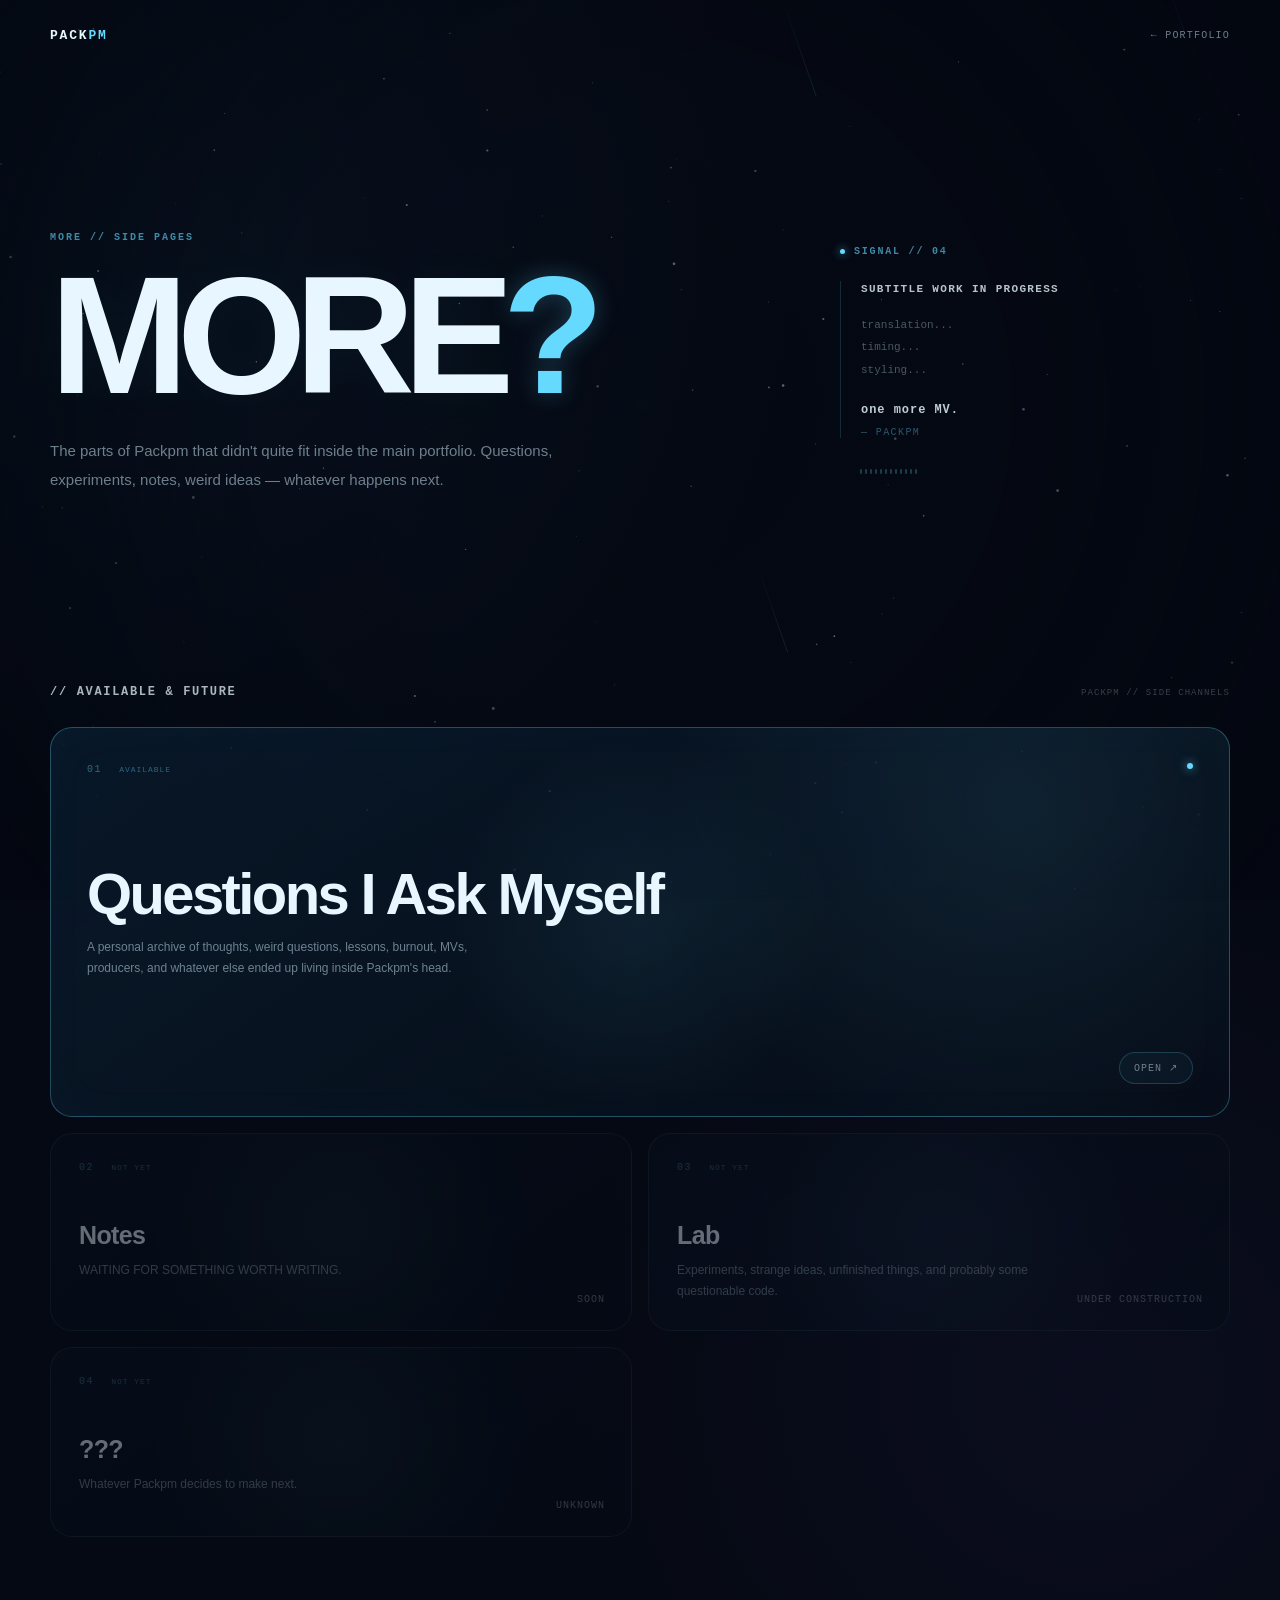
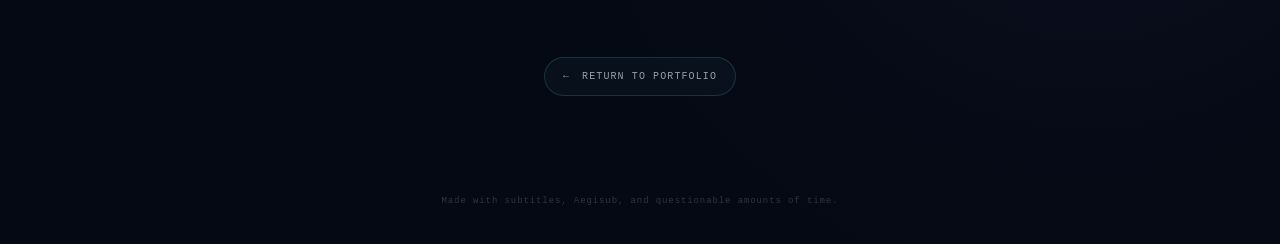
==== more.html @ b3bb19dd "Update" ====
<!DOCTYPE html>
<html lang="en">
<head>
<meta charset="UTF-8">
<meta name="viewport" content="width=device-width, initial-scale=1.0">

<title>More? // Packpm</title>

<link rel="icon" type="image/png" href="assets/P.png">

<style>
/* =========================================================
   PACKPM // MORE?
   ========================================================= */

:root {
    --bg: #050913;
    --bg-soft: #08111e;

    --text: #e8f7ff;
    --muted: rgba(184, 211, 224, .58);
    --dim: rgba(184, 211, 224, .34);

    --cyan: #66d9ff;
    --cyan-soft: rgba(102, 217, 255, .18);
    --cyan-faint: rgba(102, 217, 255, .07);

    --violet: #9c8cff;
    --violet-soft: rgba(156, 140, 255, .13);

    --border: rgba(132, 193, 220, .14);
    --border-hover: rgba(102, 217, 255, .38);

    --radius: 22px;
}


/* =========================================================
   RESET
   ========================================================= */

* {
    box-sizing: border-box;
}

html {
    scroll-behavior: smooth;
}

body {
    margin: 0;
    min-height: 100vh;

    background:
        radial-gradient(
            circle at 15% 15%,
            rgba(44, 117, 160, .08),
            transparent 32%
        ),
        radial-gradient(
            circle at 85% 75%,
            rgba(93, 72, 170, .07),
            transparent 30%
        ),
        var(--bg);

    color: var(--text);

    font-family:
        Inter,
        -apple-system,
        BlinkMacSystemFont,
        "Segoe UI",
        sans-serif;

    overflow-x: hidden;
}


/* =========================================================
   SCROLLBAR
   ========================================================= */

::-webkit-scrollbar {
    width: 8px;
}

::-webkit-scrollbar-track {
    background: #030711;
}

::-webkit-scrollbar-thumb {
    border-radius: 999px;

    background:
        linear-gradient(
            180deg,
            rgba(102, 217, 255, .72),
            rgba(83, 119, 190, .65),
            rgba(156, 140, 255, .65)
        );

    box-shadow:
        0 0 8px rgba(102, 217, 255, .25);
}

::-webkit-scrollbar-thumb:hover {
    background:
        linear-gradient(
            180deg,
            rgba(102, 217, 255, .95),
            rgba(156, 140, 255, .9)
        );
}


/* =========================================================
   BACKGROUND
   ========================================================= */

#spaceField {
    position: fixed;
    inset: 0;

    width: 100%;
    height: 100%;

    z-index: -5;

    pointer-events: none;
}

.space-atmosphere {
    position: fixed;
    inset: 0;

    z-index: -4;

    pointer-events: none;

    background:
        radial-gradient(
            circle at 50% 45%,
            transparent 0%,
            rgba(2, 6, 15, .1) 45%,
            rgba(2, 6, 15, .62) 100%
        );
}


/* =========================================================
   TOP NAV
   ========================================================= */

.topbar {
    position: relative;

    width: min(1180px, calc(100% - 48px));
    margin: 0 auto;

    padding: 28px 0;

    display: flex;
    align-items: center;
    justify-content: space-between;

    z-index: 10;
}

.brand {
    color: var(--text);

    text-decoration: none;

    font-family:
        "JetBrains Mono",
        "SFMono-Regular",
        Consolas,
        monospace;

    font-size: 13px;
    font-weight: 700;

    letter-spacing: .14em;
}

.brand span {
    color: var(--cyan);
}

.back-mini {
    color: var(--muted);

    text-decoration: none;

    font-family:
        "JetBrains Mono",
        "SFMono-Regular",
        Consolas,
        monospace;

    font-size: 10px;
    letter-spacing: .12em;

    transition:
        color .3s ease,
        transform .3s ease;
}

.back-mini:hover {
    color: var(--cyan);
    transform: translateX(-4px);
}


/* =========================================================
   MAIN
   ========================================================= */

main {
    width: min(1180px, calc(100% - 48px));
    margin: 0 auto;
}


/* =========================================================
   HERO
   ========================================================= */

.more-hero {
    min-height: 66vh;

    display: grid;
    grid-template-columns:
        minmax(0, 1.15fr)
        minmax(280px, .85fr);

    align-items: center;

    gap: 80px;

    padding:
        90px
        0
        100px;
}

.more-hero-copy {
    max-width: 720px;
}

.eyebrow {
    margin-bottom: 24px;

    color: rgba(102, 217, 255, .62);

    font-family:
        "JetBrains Mono",
        "SFMono-Regular",
        Consolas,
        monospace;

    font-size: 10px;
    font-weight: 700;

    letter-spacing: .2em;
}

.more-hero h1 {
    margin: 0;

    font-size:
        clamp(76px, 13vw, 170px);

    line-height: .82;

    letter-spacing: -.07em;

    font-weight: 800;

    color: var(--text);

    text-shadow:
        0 0 40px rgba(102, 217, 255, .04);
}

.more-hero h1 span {
    color: var(--cyan);

    text-shadow:
        0 0 24px rgba(102, 217, 255, .25);
}

.more-hero-copy > p {
    max-width: 590px;

    margin:
        34px
        0
        0;

    color: var(--muted);

    font-size: 15px;
    line-height: 1.9;
}


/* =========================================================
   QUIET SIGNAL
   ========================================================= */

.hero-signal {
    position: relative;

    width: min(390px, 100%);

    margin-left: auto;

    padding: 8px 0;

    opacity: 0;

    transform: translateY(18px);

    animation:
        signalArrival 1.2s ease forwards;

    animation-delay: .35s;
}

.signal-label {
    display: flex;
    align-items: center;
    gap: 9px;

    margin-bottom: 24px;

    color: rgba(102, 217, 255, .62);

    font-family:
        "JetBrains Mono",
        "SFMono-Regular",
        Consolas,
        monospace;

    font-size: 10px;
    font-weight: 700;

    letter-spacing: .18em;
}

.signal-label::before {
    content: "";

    width: 5px;
    height: 5px;

    flex: 0 0 auto;

    border-radius: 50%;

    background: var(--cyan);

    box-shadow:
        0 0 8px rgba(102, 217, 255, .8),
        0 0 18px rgba(102, 217, 255, .3);

    animation:
        signalPulse 2.4s ease-in-out infinite;
}

.signal-content {
    position: relative;

    padding-left: 20px;

    border-left:
        1px solid rgba(102, 217, 255, .16);
}

.signal-title {
    margin-bottom: 18px;

    color: rgba(235, 249, 255, .78);

    font-family:
        "JetBrains Mono",
        "SFMono-Regular",
        Consolas,
        monospace;

    font-size: 11px;
    font-weight: 700;

    line-height: 1.6;

    letter-spacing: .12em;
}

.signal-lines {
    display: flex;
    flex-direction: column;
    gap: 6px;

    margin-bottom: 25px;

    color: rgba(170, 198, 212, .42);

    font-family:
        "JetBrains Mono",
        "SFMono-Regular",
        Consolas,
        monospace;

    font-size: 11px;
    line-height: 1.5;
}

.signal-lines span {
    transition:
        color .35s ease,
        transform .35s ease;
}

.hero-signal:hover .signal-lines span:nth-child(1) {
    color: rgba(102, 217, 255, .7);
    transform: translateX(4px);
}

.hero-signal:hover .signal-lines span:nth-child(2) {
    color: rgba(102, 217, 255, .6);
    transform: translateX(7px);
}

.hero-signal:hover .signal-lines span:nth-child(3) {
    color: rgba(102, 217, 255, .5);
    transform: translateX(10px);
}

.signal-final {
    margin-bottom: 10px;

    color: rgba(235, 249, 255, .82);

    font-family:
        "JetBrains Mono",
        "SFMono-Regular",
        Consolas,
        monospace;

    font-size: 12px;
    font-weight: 600;

    letter-spacing: .08em;

    animation:
        signalBreath 4s ease-in-out infinite;
}

.signal-signature {
    color: rgba(102, 217, 255, .38);

    font-family:
        "JetBrains Mono",
        "SFMono-Regular",
        Consolas,
        monospace;

    font-size: 10px;

    letter-spacing: .14em;
}


/* little waveform */

.signal-wave {
    display: flex;

    align-items: center;

    gap: 3px;

    height: 18px;

    margin:
        24px
        0
        0
        20px;

    opacity: .35;
}

.signal-wave i {
    display: block;

    width: 2px;

    height: 5px;

    border-radius: 999px;

    background: rgba(102, 217, 255, .7);

    transform-origin: center;

    animation:
        signalWave 1.8s ease-in-out infinite;
}

.signal-wave i:nth-child(1)  { animation-delay: -.9s; }
.signal-wave i:nth-child(2)  { animation-delay: -.6s; }
.signal-wave i:nth-child(3)  { animation-delay: -.2s; }
.signal-wave i:nth-child(4)  { animation-delay: -.7s; }
.signal-wave i:nth-child(5)  { animation-delay: -.35s; }
.signal-wave i:nth-child(6)  { animation-delay: -.8s; }
.signal-wave i:nth-child(7)  { animation-delay: -.1s; }
.signal-wave i:nth-child(8)  { animation-delay: -.5s; }
.signal-wave i:nth-child(9)  { animation-delay: -.75s; }
.signal-wave i:nth-child(10) { animation-delay: -.3s; }
.signal-wave i:nth-child(11) { animation-delay: -.65s; }
.signal-wave i:nth-child(12) { animation-delay: -.15s; }


/* =========================================================
   SIDE PAGE GRID
   ========================================================= */

.pages-section {
    padding:
        20px
        0
        120px;
}

.section-heading {
    display: flex;
    align-items: baseline;
    justify-content: space-between;

    gap: 20px;

    margin-bottom: 28px;
}

.section-heading h2 {
    margin: 0;

    font-family:
        "JetBrains Mono",
        "SFMono-Regular",
        Consolas,
        monospace;

    font-size: 12px;

    letter-spacing: .14em;

    color: rgba(235, 249, 255, .72);
}

.section-heading span {
    color: rgba(184, 211, 224, .28);

    font-family:
        "JetBrains Mono",
        "SFMono-Regular",
        Consolas,
        monospace;

    font-size: 9px;

    letter-spacing: .12em;
}

.pages-grid {
    display: grid;

    grid-template-columns:
        repeat(2, minmax(0, 1fr));

    gap: 16px;
}


/* =========================================================
   CARDS
   ========================================================= */

.card {
    position: relative;

    min-height: 230px;

    padding: 28px;

    border:
        1px solid var(--border);

    border-radius: var(--radius);

    background:
        linear-gradient(
            145deg,
            rgba(10, 22, 37, .72),
            rgba(6, 13, 24, .58)
        );

    overflow: hidden;

    text-decoration: none;

    color: inherit;

    transition:
        transform .4s cubic-bezier(.2,.8,.2,1),
        border-color .4s ease,
        box-shadow .4s ease,
        background .4s ease;
}

.card::before {
    content: "";

    position: absolute;

    inset: 0;

    pointer-events: none;

    background:
        radial-gradient(
            280px circle at var(--mx, 50%) var(--my, 50%),
            rgba(102, 217, 255, .08),
            transparent 68%
        );

    opacity: .9;
}

.card:hover {
    transform: translateY(-6px);

    border-color: var(--border-hover);

    background:
        linear-gradient(
            145deg,
            rgba(12, 29, 47, .78),
            rgba(7, 15, 28, .68)
        );

    box-shadow:
        0 18px 50px rgba(0, 0, 0, .25),
        0 0 35px rgba(102, 217, 255, .04);
}

.card-number {
    position: relative;
    z-index: 1;

    color: rgba(102, 217, 255, .42);

    font-family:
        "JetBrains Mono",
        "SFMono-Regular",
        Consolas,
        monospace;

    font-size: 10px;

    letter-spacing: .14em;
}

.card-number::after {
    content: "";

    margin-left: 10px;

    color: rgba(102, 217, 255, .4);

    font-size: 8px;

    letter-spacing: .12em;
}

.card h3 {
    position: relative;
    z-index: 1;

    margin:
        65px
        0
        10px;

    font-size: 25px;

    letter-spacing: -.025em;
}

.card p {
    position: relative;
    z-index: 1;

    margin: 0;

    max-width: 420px;

    color: var(--muted);

    font-size: 12px;

    line-height: 1.75;
}

.card-arrow {
    position: absolute;

    right: 26px;
    bottom: 25px;

    z-index: 2;

    color: rgba(235, 249, 255, .46);

    font-family:
        "JetBrains Mono",
        "SFMono-Regular",
        Consolas,
        monospace;

    font-size: 10px;

    letter-spacing: .1em;

    transition:
        color .3s ease,
        transform .3s ease;
}

.card:hover .card-arrow {
    color: var(--cyan);
    transform: translateX(4px);
}


/* =========================================================
   ACTIVE Q&A CARD
   ========================================================= */

.card.active {
    grid-column: 1 / -1;

    min-height: 390px;

    padding: 36px;

    border-color:
        rgba(102, 217, 255, .3);

    background:
        radial-gradient(
            circle at 82% 20%,
            rgba(102, 217, 255, .09),
            transparent 35%
        ),
        linear-gradient(
            145deg,
            rgba(10, 28, 46, .8),
            rgba(6, 13, 24, .7)
        );

    box-shadow:
        inset 0 0 50px rgba(102, 217, 255, .025);
}

.card.active h3 {
    margin-top: 85px;

    font-size:
        clamp(34px, 5vw, 58px);

    letter-spacing: -.045em;
}

.card.active .card-arrow {
    right: 36px;
    bottom: 32px;

    padding:
        9px
        14px;

    border:
        1px solid rgba(102, 217, 255, .2);

    border-radius: 999px;

    background:
        rgba(102, 217, 255, .04);
}

.card.active .card-number::after {
    content: "AVAILABLE";
}

.active-signal {
    position: absolute;

    top: 35px;
    right: 36px;

    width: 6px;
    height: 6px;

    border-radius: 50%;

    background: var(--cyan);

    box-shadow:
        0 0 10px rgba(102, 217, 255, .8),
        0 0 22px rgba(102, 217, 255, .22);

    animation:
        signalPulse 2.4s ease-in-out infinite;
}


/* disabled cards */

.card.disabled {
    cursor: default;

    opacity: .42;

    min-height: 190px;
}

.card.disabled:hover {
    transform: none;

    border-color: var(--border);

    box-shadow: none;
}

.card.disabled h3 {
    margin-top: 48px;
}

.card.disabled .card-number::after {
    content: "NOT YET";
}


/* =========================================================
   RETURN
   ========================================================= */

.return-area {
    display: flex;
    justify-content: center;

    padding:
        0
        0
        100px;
}

.return-button {
    display: inline-flex;
    align-items: center;
    gap: 12px;

    padding:
        13px
        18px;

    border:
        1px solid rgba(102, 217, 255, .17);

    border-radius: 999px;

    background:
        rgba(102, 217, 255, .035);

    color: rgba(235, 249, 255, .62);

    text-decoration: none;

    font-family:
        "JetBrains Mono",
        "SFMono-Regular",
        Consolas,
        monospace;

    font-size: 10px;

    letter-spacing: .11em;

    transition:
        color .3s ease,
        border-color .3s ease,
        background .3s ease,
        transform .3s ease;
}

.return-button:hover {
    color: var(--cyan);

    border-color:
        rgba(102, 217, 255, .38);

    background:
        rgba(102, 217, 255, .07);

    transform: translateY(-2px);
}


/* =========================================================
   RETURN TRANSITION
   ========================================================= */

#returnTransition {
    position: fixed;

    inset: 0;

    z-index: 100;

    display: flex;
    align-items: center;
    justify-content: center;

    background:
        #030711;

    opacity: 0;

    visibility: hidden;

    pointer-events: none;

    transition:
        opacity .8s ease,
        visibility .8s ease;
}

#returnTransition.active {
    opacity: 1;
    visibility: visible;
}

.return-transition-text {
    text-align: center;

    font-family:
        "JetBrains Mono",
        "SFMono-Regular",
        Consolas,
        monospace;
}

.return-transition-small {
    margin-bottom: 12px;

    color: rgba(102, 217, 255, .55);

    font-size: 10px;

    letter-spacing: .2em;
}

.return-transition-main {
    color: var(--text);

    font-size:
        clamp(24px, 5vw, 46px);

    font-weight: 700;

    letter-spacing: -.04em;
}

.return-transition-sub {
    margin-top: 10px;

    color: rgba(184, 211, 224, .34);

    font-size: 9px;

    letter-spacing: .16em;
}


/* =========================================================
   FOOTER
   ========================================================= */

footer {
    padding:
        0
        0
        38px;

    text-align: center;

    color: rgba(184, 211, 224, .22);

    font-family:
        "JetBrains Mono",
        "SFMono-Regular",
        Consolas,
        monospace;

    font-size: 9px;

    letter-spacing: .1em;
}


/* =========================================================
   ANIMATIONS
   ========================================================= */

@keyframes signalArrival {
    from {
        opacity: 0;
        transform: translateY(18px);
    }

    to {
        opacity: 1;
        transform: translateY(0);
    }
}

@keyframes signalPulse {
    0%,
    100% {
        opacity: .35;
        transform: scale(.85);
    }

    50% {
        opacity: 1;
        transform: scale(1.15);
    }
}

@keyframes signalBreath {
    0%,
    100% {
        opacity: .62;
    }

    50% {
        opacity: 1;
    }
}

@keyframes signalWave {
    0%,
    100% {
        height: 4px;
        opacity: .35;
    }

    50% {
        height: 15px;
        opacity: .85;
    }
}


/* =========================================================
   MOBILE
   ========================================================= */

@media (max-width: 760px) {

    .topbar,
    main {
        width: min(100% - 32px, 1180px);
    }

    .more-hero {
        min-height: auto;

        grid-template-columns: 1fr;

        gap: 20px;

        padding:
            70px
            0
            80px;
    }

    .more-hero h1 {
        font-size: clamp(72px, 23vw, 120px);
    }

    .more-hero-copy > p {
        font-size: 14px;
    }

    .hero-signal {
        width: 100%;

        margin:
            28px
            0
            0;

        padding: 0;
    }

    .signal-content {
        padding-left: 16px;
    }

    .signal-wave {
        margin-left: 16px;
    }

    .pages-grid {
        grid-template-columns: 1fr;
    }

    .card.active {
        grid-column: auto;

        min-height: 320px;

        padding: 28px;
    }

    .card.active h3 {
        margin-top: 65px;
    }

    .active-signal {
        top: 28px;
        right: 28px;
    }

    .card.active .card-arrow {
        right: 28px;
        bottom: 25px;
    }
}


/* =========================================================
   REDUCED MOTION
   ========================================================= */

@media (prefers-reduced-motion: reduce) {

    html {
        scroll-behavior: auto;
    }

    .hero-signal,
    .signal-label::before,
    .signal-final,
    .signal-wave i,
    .active-signal {
        animation: none;
    }

    .hero-signal {
        opacity: 1;
        transform: none;
    }
}
</style>
</head>


<body>

<canvas id="spaceField"></canvas>
<div class="space-atmosphere"></div>


<!-- =======================================================
     TOP BAR
     ======================================================= -->

<header class="topbar">

    <a
        class="brand"
        href="index.html"
        data-return
    >
        PACK<span>PM</span>
    </a>

    <a
        class="back-mini"
        href="index.html"
        data-return
    >
        ← PORTFOLIO
    </a>

</header>


<main>

    <!-- ===================================================
         HERO
         =================================================== -->

    <section class="more-hero">

        <div class="more-hero-copy">

            <div class="eyebrow">
                MORE // SIDE PAGES
            </div>

            <h1>
                MORE<span>?</span>
            </h1>

            <p>
                The parts of Packpm that didn't quite fit
                inside the main portfolio.
                Questions, experiments, notes, weird ideas —
                whatever happens next.
            </p>

        </div>


        <!-- Quiet Packpm signal -->

        <div
            class="hero-signal"
            aria-hidden="true"
        >

            <div class="signal-label">
                SIGNAL // 04
            </div>

            <div class="signal-content">

                <div class="signal-title">
                    SUBTITLE WORK IN PROGRESS
                </div>

                <div class="signal-lines">
                    <span>translation...</span>
                    <span>timing...</span>
                    <span>styling...</span>
                </div>

                <div class="signal-final">
                    one more MV.
                </div>

                <div class="signal-signature">
                    — PACKPM
                </div>

            </div>

            <div class="signal-wave">
                <i></i>
                <i></i>
                <i></i>
                <i></i>
                <i></i>
                <i></i>
                <i></i>
                <i></i>
                <i></i>
                <i></i>
                <i></i>
                <i></i>
            </div>

        </div>

    </section>


    <!-- ===================================================
         SIDE PAGES
         =================================================== -->

    <section class="pages-section">

        <div class="section-heading">

            <h2>
                // AVAILABLE &amp; FUTURE
            </h2>

            <span>
                PACKPM // SIDE CHANNELS
            </span>

        </div>


        <div class="pages-grid">


            <!-- Q&A -->

            <a
                class="card active"
                href="questions.html"
                id="qaCard"
            >

                <div class="active-signal"></div>

                <div class="card-number">
                    01
                </div>

                <h3>
                    Questions I Ask Myself
                </h3>

                <p>
                    A personal archive of thoughts,
                    weird questions, lessons,
                    burnout, MVs, producers,
                    and whatever else ended up living
                    inside Packpm's head.
                </p>

                <span class="card-arrow">
                    OPEN ↗
                </span>

            </a>


            <!-- NOTES -->

            <div class="card disabled">

                <div class="card-number">
                    02
                </div>

                <h3>
                    Notes
                </h3>

                <p>
                    WAITING FOR SOMETHING WORTH WRITING.
                </p>

                <span class="card-arrow">
                    SOON
                </span>

            </div>


            <!-- LAB -->

            <div class="card disabled">

                <div class="card-number">
                    03
                </div>

                <h3>
                    Lab
                </h3>

                <p>
                    Experiments, strange ideas,
                    unfinished things,
                    and probably some questionable code.
                </p>

                <span class="card-arrow">
                    UNDER CONSTRUCTION
                </span>

            </div>


            <!-- ??? -->

            <div class="card disabled">

                <div class="card-number">
                    04
                </div>

                <h3>
                    ???
                </h3>

                <p>
                    Whatever Packpm decides to make next.
                </p>

                <span class="card-arrow">
                    UNKNOWN
                </span>

            </div>


        </div>

    </section>


    <!-- ===================================================
         RETURN
         =================================================== -->

    <div class="return-area">

        <a
            class="return-button"
            href="index.html"
            data-return
        >
            <span>←</span>
            RETURN TO PORTFOLIO
        </a>

    </div>

</main>


<footer>
    Made with subtitles, Aegisub, and questionable amounts of time.
</footer>


<!-- =======================================================
     RETURN TRANSITION
     ======================================================= -->

<div id="returnTransition">

    <div class="return-transition-text">

        <div class="return-transition-small">
            RETURNING TO
        </div>

        <div class="return-transition-main">
            PACKPM
        </div>

        <div class="return-transition-sub">
            PORTFOLIO // HOME
        </div>

    </div>

</div>


<script>
/* =========================================================
   SPACE FIELD
   ========================================================= */

const canvas = document.getElementById("spaceField");
const ctx = canvas.getContext("2d");

let width = 0;
let height = 0;
let dpr = Math.min(window.devicePixelRatio || 1, 2);

let stars = [];
let fallingStars = [];

const STAR_COUNT = 125;
const FALLING_STAR_COUNT = 4;


/* resize */

function resizeCanvas() {

    dpr = Math.min(window.devicePixelRatio || 1, 2);

    width = window.innerWidth;
    height = window.innerHeight;

    canvas.width = width * dpr;
    canvas.height = height * dpr;

    canvas.style.width = width + "px";
    canvas.style.height = height + "px";

    ctx.setTransform(
        dpr,
        0,
        0,
        dpr,
        0,
        0
    );
}


/* =========================================================
   STAR
   ========================================================= */

class Star {

    constructor() {
        this.reset(true);
    }

    reset(initial = false) {

        this.x = Math.random() * width;
        this.y = initial
            ? Math.random() * height
            : Math.random() * height;

        this.depth =
            .25 +
            Math.random() * .75;

        this.radius =
            .35 +
            Math.random() *
            (1.15 * this.depth);

        this.vx =
            (Math.random() - .5)
            * (.035 + this.depth * .055);

        this.vy =
            (Math.random() - .5)
            * (.025 + this.depth * .045);

        this.twinkle =
            Math.random() * Math.PI * 2;

        this.twinkleSpeed =
            .008 +
            Math.random() * .018;

        this.alpha =
            .16 +
            this.depth * .48;
    }

    update() {

        this.x += this.vx;
        this.y += this.vy;

        this.twinkle += this.twinkleSpeed;

        if (
            this.x < -10 ||
            this.x > width + 10 ||
            this.y < -10 ||
            this.y > height + 10
        ) {
            this.reset();
        }
    }

    draw() {

        const flicker =
            .76 +
            Math.sin(this.twinkle) * .24;

        const alpha =
            this.alpha * flicker;

        ctx.beginPath();

        ctx.arc(
            this.x,
            this.y,
            this.radius,
            0,
            Math.PI * 2
        );

        ctx.fillStyle =
            `rgba(190, 225, 240, ${alpha})`;

        ctx.fill();
    }
}


/* =========================================================
   FALLING STAR
   ========================================================= */

class FallingStar {

    constructor() {
        this.reset(true);
    }

    reset(initial = false) {

        this.x =
            Math.random() * width;

        this.y =
            initial
                ? Math.random() * height
                : -30 - Math.random() * 150;

        this.length =
            35 +
            Math.random() * 75;

        this.speed =
            1.8 +
            Math.random() * 2.2;

        this.alpha =
            .08 +
            Math.random() * .16;

        this.delay =
            Math.random() * 7000;
    }

    update() {

        this.y += this.speed;
        this.x += this.speed * .35;

        if (
            this.y >
            height + this.length
        ) {
            this.reset();
        }
    }

    draw() {

        const gradient =
            ctx.createLinearGradient(
                this.x,
                this.y,
                this.x - this.length * .35,
                this.y - this.length
            );

        gradient.addColorStop(
            0,
            `rgba(102, 217, 255, ${this.alpha})`
        );

        gradient.addColorStop(
            1,
            "rgba(102, 217, 255, 0)"
        );

        ctx.beginPath();

        ctx.moveTo(
            this.x,
            this.y
        );

        ctx.lineTo(
            this.x - this.length * .35,
            this.y - this.length
        );

        ctx.strokeStyle = gradient;
        ctx.lineWidth = .7;

        ctx.stroke();
    }
}


/* =========================================================
   INIT
   ========================================================= */

function initSpace() {

    stars = [];

    for (
        let i = 0;
        i < STAR_COUNT;
        i++
    ) {
        stars.push(
            new Star()
        );
    }

    fallingStars = [];

    for (
        let i = 0;
        i < FALLING_STAR_COUNT;
        i++
    ) {
        fallingStars.push(
            new FallingStar()
        );
    }
}


/* =========================================================
   ANIMATION
   ========================================================= */

function animateSpace() {

    ctx.clearRect(
        0,
        0,
        width,
        height
    );

    for (const star of stars) {

        star.update();
        star.draw();

    }

    for (const star of fallingStars) {

        star.update();
        star.draw();

    }

    requestAnimationFrame(
        animateSpace
    );
}


resizeCanvas();
initSpace();
animateSpace();


window.addEventListener(
    "resize",
    () => {
        resizeCanvas();
        initSpace();
    }
);


/* =========================================================
   CARD MOUSE LIGHT
   ========================================================= */

document
    .querySelectorAll(".card")
    .forEach(card => {

        card.addEventListener(
            "mousemove",
            event => {

                const rect =
                    card.getBoundingClientRect();

                const x =
                    ((event.clientX - rect.left)
                    / rect.width) * 100;

                const y =
                    ((event.clientY - rect.top)
                    / rect.height) * 100;

                card.style.setProperty(
                    "--mx",
                    `${x}%`
                );

                card.style.setProperty(
                    "--my",
                    `${y}%`
                );

            }
        );

    });


/* =========================================================
   RETURN TRANSITION
   ========================================================= */

const transition =
    document.getElementById(
        "returnTransition"
    );

document
    .querySelectorAll("[data-return]")
    .forEach(link => {

        link.addEventListener(
            "click",
            event => {

                event.preventDefault();

                const destination =
                    link.href;

                transition.classList.add(
                    "active"
                );

                sessionStorage.setItem(
                    "packpm-skip-startup",
                    "1"
                );

                sessionStorage.setItem(
                    "packpm-returning-from-more",
                    "1"
                );

                setTimeout(
                    () => {
                        window.location.href =
                            destination;
                    },
                    850
                );

            }
        );

    });


/* =========================================================
   Q&A TRANSITION
   ========================================================= */

const qaCard =
    document.getElementById(
        "qaCard"
    );

if (qaCard) {

    qaCard.addEventListener(
        "click",
        () => {

            sessionStorage.setItem(
                "packpm-skip-startup",
                "1"
            );

        }
    );

}


/* =========================================================
   REDUCED MOTION
   ========================================================= */

if (
    window.matchMedia(
        "(prefers-reduced-motion: reduce)"
    ).matches
) {

    fallingStars = [];

}
</script>

</body>
</html>
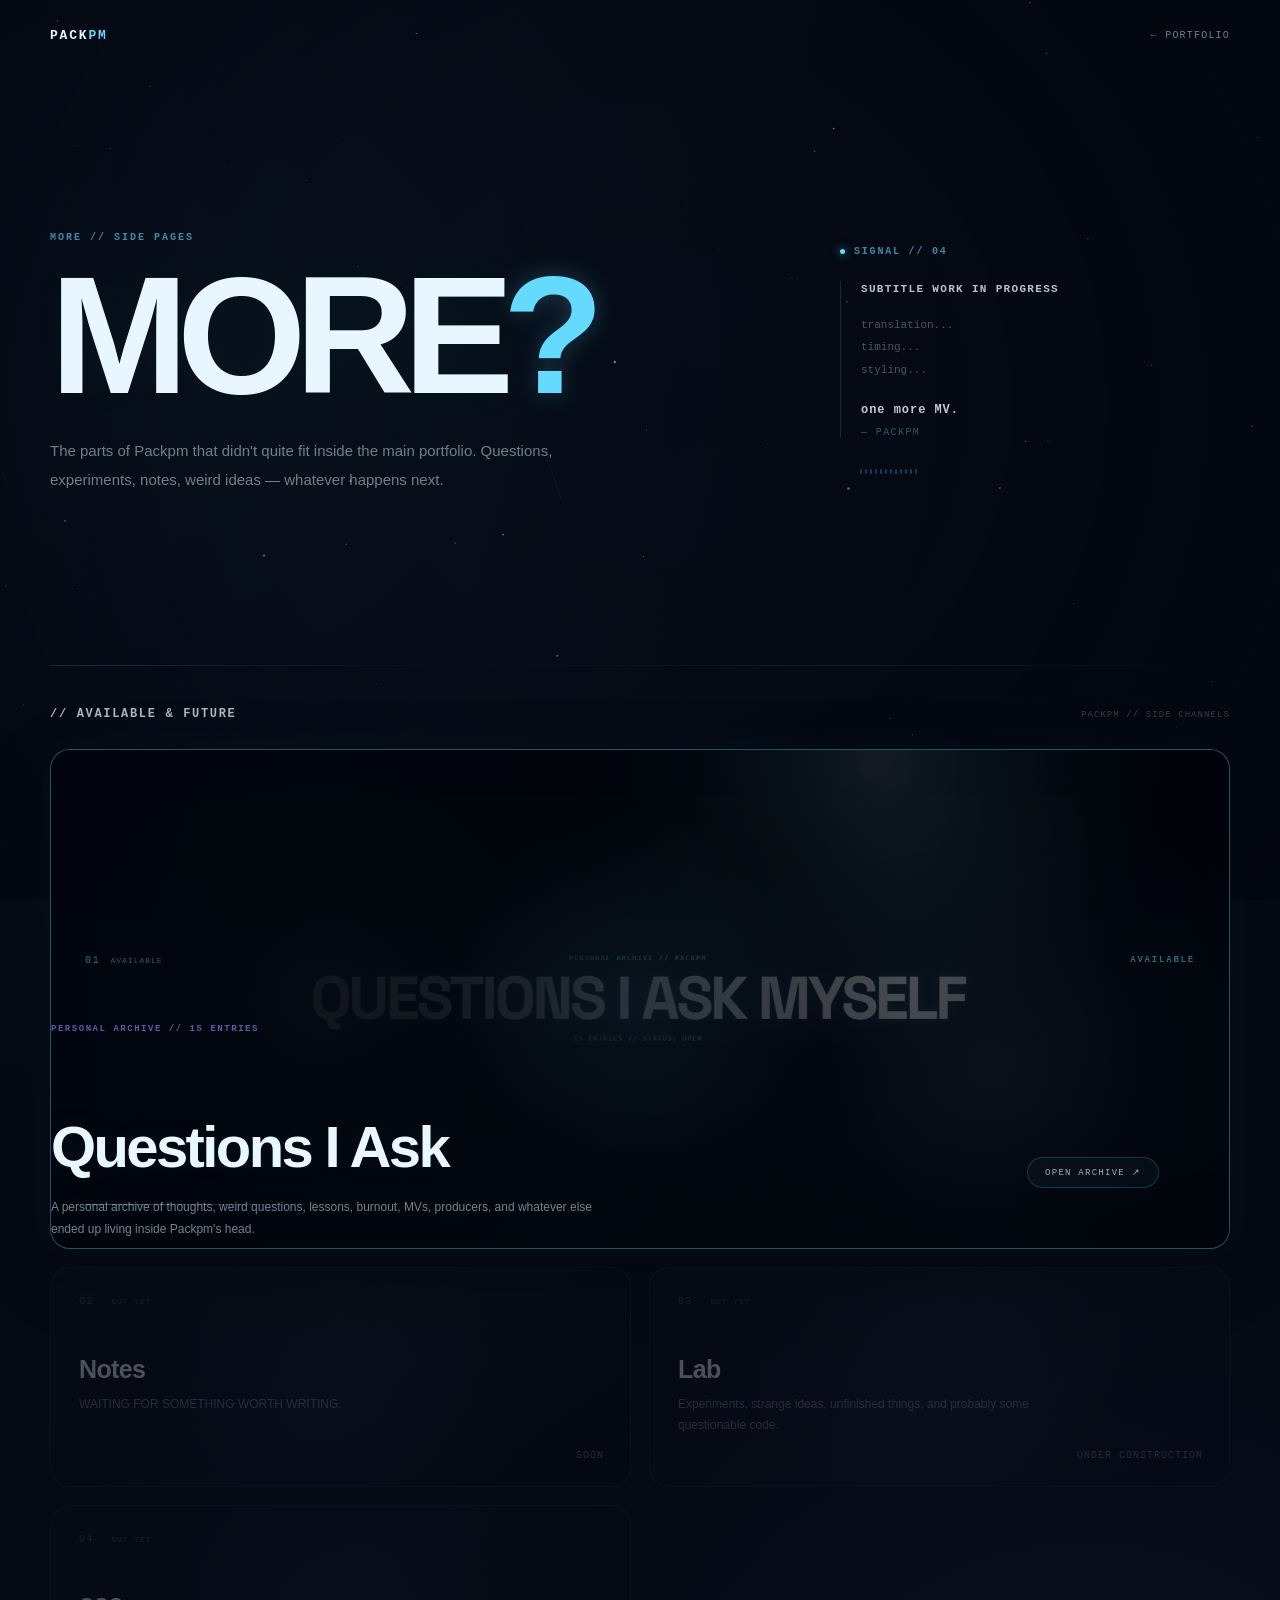
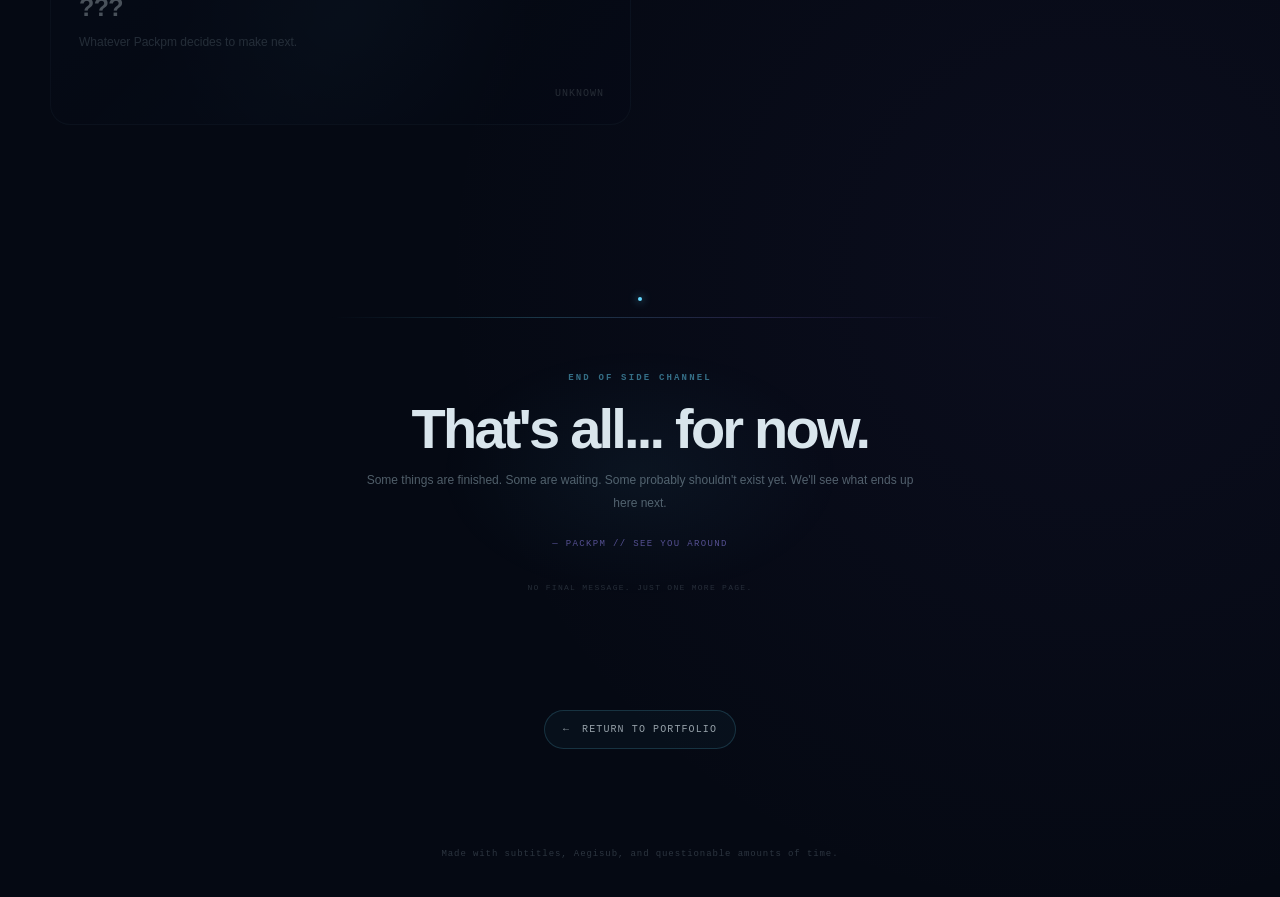
==== commit f8e8842e: "test" ====
--- a/more.html
+++ b/more.html
@@ -148,6 +148,143 @@
 }
 
 
+
+/* =========================================================
+   MORE? // CINEMATIC ARRIVAL
+   Plays on every normal More? page load.
+   ========================================================= */
+
+#moreIntro{
+    position:fixed;
+    inset:0;
+    z-index:200000;
+    display:grid;
+    place-items:center;
+    overflow:hidden;
+    pointer-events:none;
+    background:#02040a;
+    opacity:1;
+    visibility:visible;
+    isolation:isolate;
+    transition:opacity .42s ease, visibility .42s ease;
+}
+
+#moreIntro.done{
+    opacity:0;
+    visibility:hidden;
+}
+
+.more-intro-grid{
+    position:absolute;
+    inset:-12%;
+    opacity:0;
+    background:
+        linear-gradient(rgba(102,217,255,.055) 1px,transparent 1px),
+        linear-gradient(90deg,rgba(102,217,255,.055) 1px,transparent 1px);
+    background-size:54px 54px;
+    mask-image:radial-gradient(circle at center,black 0%,transparent 72%);
+    -webkit-mask-image:radial-gradient(circle at center,black 0%,transparent 72%);
+    animation:moreIntroGrid .95s .05s ease forwards;
+}
+
+.more-intro-bloom{
+    position:absolute;
+    width:min(70vw,900px);
+    aspect-ratio:1;
+    border-radius:50%;
+    background:
+        radial-gradient(circle,
+            rgba(102,217,255,.15) 0%,
+            rgba(102,217,255,.07) 24%,
+            rgba(156,140,255,.045) 45%,
+            transparent 68%);
+    filter:blur(10px);
+    opacity:0;
+    transform:scale(.55);
+    animation:moreIntroBloom 1.05s cubic-bezier(.16,1,.3,1) forwards;
+}
+
+.more-intro-sweep{
+    position:absolute;
+    left:-10%;
+    width:120%;
+    height:1px;
+    top:50%;
+    background:linear-gradient(90deg,transparent,rgba(102,217,255,.8),rgba(255,255,255,.35),rgba(102,217,255,.8),transparent);
+    box-shadow:0 0 24px rgba(102,217,255,.22);
+    opacity:0;
+    transform:scaleX(.15);
+    animation:moreIntroSweep .72s .18s cubic-bezier(.16,1,.3,1) forwards;
+}
+
+.more-intro-content{
+    position:relative;
+    z-index:2;
+    width:min(900px,88vw);
+    text-align:center;
+    opacity:0;
+    transform:translateY(18px) scale(.97);
+    animation:moreIntroContent .72s .30s cubic-bezier(.16,1,.3,1) forwards;
+}
+
+.more-intro-kicker{
+    color:rgba(102,217,255,.78);
+    font:700 9px/1 "JetBrains Mono","SFMono-Regular",Consolas,monospace;
+    letter-spacing:.28em;
+    text-transform:uppercase;
+}
+
+.more-intro-main{
+    margin:15px 0 13px;
+    color:#edfaff;
+    font-size:clamp(64px,11vw,132px);
+    font-weight:800;
+    line-height:.82;
+    letter-spacing:-.075em;
+    text-shadow:0 0 28px rgba(102,217,255,.11),0 0 70px rgba(156,140,255,.06);
+}
+
+.more-intro-sub{
+    color:rgba(184,211,224,.46);
+    font:600 9px/1 "JetBrains Mono","SFMono-Regular",Consolas,monospace;
+    letter-spacing:.19em;
+}
+
+.more-intro-mark{
+    display:inline-block;
+    margin-top:22px;
+    width:34px;
+    height:1px;
+    background:linear-gradient(90deg,transparent,rgba(102,217,255,.75),transparent);
+    opacity:.7;
+}
+
+@keyframes moreIntroGrid{
+    0%{opacity:0;transform:scale(1.08)}
+    35%{opacity:.48}
+    100%{opacity:.25;transform:scale(1)}
+}
+@keyframes moreIntroBloom{
+    0%{opacity:0;transform:scale(.55)}
+    38%{opacity:1}
+    100%{opacity:.82;transform:scale(1)}
+}
+@keyframes moreIntroSweep{
+    0%{opacity:0;transform:scaleX(.15)}
+    35%{opacity:1}
+    100%{opacity:.42;transform:scaleX(1)}
+}
+@keyframes moreIntroContent{
+    0%{opacity:0;transform:translateY(18px) scale(.97);filter:blur(8px)}
+    45%{opacity:1;filter:blur(0)}
+    100%{opacity:1;transform:none}
+}
+
+@media (prefers-reduced-motion:reduce){
+    #moreIntro{display:none}
+    .more-intro-grid,.more-intro-bloom,.more-intro-sweep,.more-intro-content{animation:none!important}
+}
+
 /* =========================================================
    TOP NAV
    ========================================================= */
@@ -746,6 +883,50 @@
 }
 
 
+
+/* =========================================================
+   Q&A CARD IMAGE // replace with assets/Questions.png
+   ========================================================= */
+
+.card.active::after{
+    content:"";
+    position:absolute;
+    inset:0;
+    z-index:0;
+    pointer-events:none;
+    background:
+        linear-gradient(90deg,
+            rgba(5,9,19,.96) 0%,
+            rgba(5,9,19,.82) 42%,
+            rgba(5,9,19,.48) 72%,
+            rgba(5,9,19,.68) 100%
+        ),
+        linear-gradient(180deg,
+            rgba(5,9,19,.12),
+            rgba(5,9,19,.48)
+        ),
+        url("assets/Questions.png") center / cover no-repeat;
+    opacity:.72;
+    filter:saturate(.72) contrast(1.04);
+    transform:scale(1.01);
+    transition:opacity .5s ease, transform .8s cubic-bezier(.16,1,.3,1), filter .5s ease;
+}
+.card.active > *{
+    position:relative;
+    z-index:2;
+}
+.card.active:hover::after{
+    opacity:.9;
+    transform:scale(1.035);
+    filter:saturate(.88) contrast(1.06);
+}
+.card.active::before{
+    z-index:1;
+}
+.card.active .active-signal{
+    z-index:3;
+}
+
 /* =========================================================
    ACTIVE Q&A CARD
    ========================================================= */
@@ -920,6 +1101,178 @@
 }
 
 
+
+/* =========================================================
+   MORE // OUTRO
+   ========================================================= */
+
+.more-outro{
+    position:relative;
+    width:min(760px, 100%);
+    margin:0 auto;
+    padding:96px 24px 118px;
+    text-align:center;
+    overflow:hidden;
+}
+.more-outro::before{
+    content:"";
+    position:absolute;
+    left:50%;
+    top:18px;
+    width:min(520px, 82%);
+    height:1px;
+    transform:translateX(-50%);
+    background:linear-gradient(90deg,transparent,rgba(102,217,255,.28),rgba(156,140,255,.2),transparent);
+}
+.more-outro::after{
+    content:"";
+    position:absolute;
+    left:50%;
+    top:0;
+    width:280px;
+    height:180px;
+    transform:translateX(-50%);
+    background:radial-gradient(ellipse,rgba(102,217,255,.055),transparent 68%);
+    pointer-events:none;
+}
+.more-outro-label{
+    position:relative;
+    z-index:1;
+    color:rgba(102,217,255,.5);
+    font-family:"JetBrains Mono","SFMono-Regular",Consolas,monospace;
+    font-size:9px;
+    font-weight:700;
+    letter-spacing:.24em;
+    text-transform:uppercase;
+}
+.more-outro h2{
+    position:relative;
+    z-index:1;
+    margin:18px 0 14px;
+    color:rgba(235,249,255,.9);
+    font-size:clamp(28px,5vw,48px);
+    line-height:1;
+    letter-spacing:-.045em;
+}
+.more-outro p{
+    position:relative;
+    z-index:1;
+    max-width:540px;
+    margin:0 auto;
+    color:rgba(184,211,224,.42);
+    font-size:12px;
+    line-height:1.85;
+}
+.more-outro-signature{
+    position:relative;
+    z-index:1;
+    margin-top:22px;
+    color:rgba(156,140,255,.48);
+    font-family:"JetBrains Mono","SFMono-Regular",Consolas,monospace;
+    font-size:9px;
+    letter-spacing:.16em;
+}
+
+/* =========================================================
+   Q&A OPEN TRANSITION
+   ========================================================= */
+
+#qaTransition{
+    position:fixed;
+    inset:0;
+    z-index:1000;
+    display:grid;
+    place-items:center;
+    pointer-events:none;
+    background:#030711;
+    opacity:0;
+    visibility:hidden;
+    overflow:hidden;
+}
+#qaTransition.active{
+    opacity:1;
+    visibility:visible;
+}
+#qaTransition::before{
+    content:"";
+    position:absolute;
+    inset:-20%;
+    background:
+        radial-gradient(ellipse at 50% 50%,rgba(102,217,255,.075),transparent 32%),
+        radial-gradient(ellipse at 50% 50%,rgba(156,140,255,.055),transparent 62%);
+    transform:scale(.7);
+    opacity:0;
+    animation:qaAtmosphere 1s cubic-bezier(.16,1,.3,1) forwards;
+}
+.qa-transition-noise{
+    position:absolute;
+    inset:0;
+    opacity:0;
+    background:
+        repeating-linear-gradient(0deg,rgba(255,255,255,.018) 0,rgba(255,255,255,.018) 1px,transparent 1px,transparent 4px);
+    mix-blend-mode:screen;
+    animation:qaNoise .8s ease forwards;
+}
+.qa-transition-text{
+    position:relative;
+    z-index:2;
+    display:flex;
+    flex-direction:column;
+    align-items:center;
+    text-align:center;
+    opacity:0;
+    transform:translateY(22px) scale(.94);
+    animation:qaCoreIn .78s .08s cubic-bezier(.16,1,.3,1) forwards;
+}
+.qa-transition-small,
+.qa-transition-sub{
+    font-family:"JetBrains Mono","SFMono-Regular",Consolas,monospace;
+    font-size:9px;
+    letter-spacing:.22em;
+}
+.qa-transition-small{color:rgba(102,217,255,.62);margin-bottom:13px}
+.qa-transition-main{
+    color:#e8f7ff;
+    font-size:clamp(48px,11vw,100px);
+    font-weight:800;
+    line-height:.85;
+    letter-spacing:-.075em;
+    text-shadow:0 0 28px rgba(102,217,255,.18),0 0 70px rgba(156,140,255,.08);
+}
+.qa-transition-sub{margin-top:16px;color:rgba(184,211,224,.42)}
+
+@keyframes qaAtmosphere{
+    0%{opacity:0;transform:scale(.7)}
+    35%{opacity:1}
+    100%{opacity:1;transform:scale(1.12)}
+}
+@keyframes qaNoise{
+    0%{opacity:0}
+    35%{opacity:.5}
+    100%{opacity:.14}
+}
+@keyframes qaCoreIn{
+    0%{opacity:0;transform:translateY(24px) scale(.9);filter:blur(8px)}
+    55%{opacity:1;transform:translateY(-2px) scale(1.015);filter:blur(0)}
+    100%{opacity:1;transform:translateY(0) scale(1);filter:blur(0)}
+}
+
+@media(max-width:760px){
+    .more-outro{padding:72px 12px 88px}
+    .card.active::after{
+        background:
+            linear-gradient(90deg,rgba(5,9,19,.9),rgba(5,9,19,.58)),
+            linear-gradient(180deg,rgba(5,9,19,.1),rgba(5,9,19,.55)),
+            url("assets/Questions.png") center / cover no-repeat;
+    }
+}
+@media(prefers-reduced-motion:reduce){
+    #qaTransition::before,.qa-transition-noise,.qa-transition-text{animation:none}
+    #qaTransition::before{opacity:1;transform:none}
+    .qa-transition-text{opacity:1;transform:none}
+    .card.active::after{transition:none}
+}
+
 /* =========================================================
    RETURN TRANSITION
    ========================================================= */
@@ -1154,6 +1507,412 @@
     }
 }
 
+
+
+/* =========================================================
+   PACKPM // MORE RENOVATION
+   Featured archive + quieter atmosphere + cinematic Q&A open
+   ========================================================= */
+
+.pages-section{
+    position:relative;
+    padding-top:42px;
+}
+
+.pages-section::before{
+    content:"";
+    position:absolute;
+    left:0;
+    right:0;
+    top:0;
+    height:1px;
+    background:linear-gradient(90deg,rgba(102,217,255,.24),transparent 35%,rgba(156,140,255,.16) 68%,transparent);
+    opacity:.7;
+}
+
+.pages-grid{
+    grid-template-columns:repeat(2,minmax(0,1fr));
+    gap:18px;
+}
+
+.card{
+    border-radius:20px;
+}
+
+.card.active.qa-card{
+    isolation:isolate;
+    min-height:500px;
+    padding:0;
+    border-color:rgba(102,217,255,.34);
+    background:#050b15;
+    box-shadow:
+        inset 0 0 0 1px rgba(255,255,255,.015),
+        inset 0 -80px 120px rgba(0,0,0,.28),
+        0 24px 70px rgba(0,0,0,.24),
+        0 0 42px rgba(102,217,255,.045);
+    transition:
+        transform .6s cubic-bezier(.16,1,.3,1),
+        border-color .5s ease,
+        box-shadow .6s ease;
+}
+
+.card.active.qa-card:hover{
+    transform:translateY(-8px);
+    border-color:rgba(102,217,255,.55);
+    box-shadow:
+        inset 0 0 0 1px rgba(255,255,255,.02),
+        inset 0 -80px 120px rgba(0,0,0,.22),
+        0 30px 80px rgba(0,0,0,.3),
+        0 0 58px rgba(102,217,255,.075);
+}
+
+.qa-card-image,
+.qa-card-vignette,
+.qa-card-scan{
+    position:absolute;
+    inset:0;
+    pointer-events:none;
+}
+
+.qa-card-image{
+    z-index:-3;
+    background:
+        url("assets/Questions.png") center 38% / cover no-repeat;
+    opacity:.58;
+    filter:saturate(.72) contrast(1.05) brightness(.76);
+    transform:scale(1.015);
+    transition:transform 1.1s cubic-bezier(.16,1,.3,1),opacity .7s ease,filter .7s ease;
+}
+
+.qa-card:hover .qa-card-image{
+    opacity:.72;
+    filter:saturate(.9) contrast(1.06) brightness(.82);
+    transform:scale(1.045);
+}
+
+.qa-card-vignette{
+    z-index:-2;
+    background:
+        linear-gradient(90deg,
+            rgba(3,7,15,.96) 0%,
+            rgba(3,7,15,.86) 30%,
+            rgba(3,7,15,.5) 58%,
+            rgba(3,7,15,.5) 100%),
+        linear-gradient(180deg,
+            rgba(3,7,15,.2) 0%,
+            rgba(3,7,15,.12) 35%,
+            rgba(3,7,15,.72) 100%);
+}
+
+.qa-card-scan{
+    z-index:1;
+    inset:auto 0 0;
+    height:34%;
+    opacity:.28;
+    background:repeating-linear-gradient(0deg,transparent 0,transparent 6px,rgba(102,217,255,.02) 7px,transparent 8px);
+    mask-image:linear-gradient(to top,black,transparent 100%);
+}
+
+.qa-card .card-topline,
+.qa-card .qa-card-content,
+.qa-card .qa-card-meta{
+    position:relative;
+    z-index:3;
+}
+
+.qa-card .card-topline{
+    display:flex;
+    align-items:center;
+    gap:12px;
+    justify-content:space-between;
+    padding:30px 34px 0;
+}
+
+.qa-card .card-number{
+    color:rgba(102,217,255,.5);
+    letter-spacing:.18em;
+}
+
+.qa-availability{
+    color:rgba(102,217,255,.46);
+    font:700 9px/1 "JetBrains Mono","SFMono-Regular",Consolas,monospace;
+    letter-spacing:.2em;
+}
+
+.qa-card-content{
+    max-width:760px;
+    padding:58px 34px 118px;
+}
+
+.qa-kicker{
+    margin-bottom:18px;
+    color:rgba(156,140,255,.62);
+    font:700 9px/1.3 "JetBrains Mono","SFMono-Regular",Consolas,monospace;
+    letter-spacing:.17em;
+}
+
+.qa-card h3{
+    margin:0;
+    max-width:760px;
+    color:#eaf7ff;
+    font-size:clamp(44px,6vw,84px);
+    line-height:.92;
+    letter-spacing:-.06em;
+    text-wrap:balance;
+    text-shadow:0 0 30px rgba(102,217,255,.08);
+}
+
+.qa-title-break{display:block}
+
+.qa-card p{
+    margin-top:25px;
+    max-width:590px;
+    color:rgba(184,211,224,.62);
+    font-size:13px;
+    line-height:1.85;
+}
+
+.qa-card-meta{
+    position:absolute !important;
+    left:34px;
+    right:34px;
+    bottom:30px;
+    display:flex;
+    align-items:center;
+    justify-content:space-between;
+    gap:20px;
+}
+
+.qa-meta-line{
+    display:block;
+    width:min(40%,260px);
+    height:1px;
+    background:linear-gradient(90deg,rgba(102,217,255,.42),transparent);
+    box-shadow:0 0 16px rgba(102,217,255,.08);
+}
+
+.qa-card .card-arrow{
+    position:relative;
+    right:auto;
+    bottom:auto;
+    display:inline-flex;
+    align-items:center;
+    gap:8px;
+    padding:10px 13px;
+    border:1px solid rgba(102,217,255,.22);
+    border-radius:999px;
+    background:rgba(5,11,21,.52);
+    backdrop-filter:blur(8px);
+    color:rgba(235,249,255,.68);
+    font-size:9px;
+    letter-spacing:.14em;
+    transition:color .35s ease,border-color .35s ease,background .35s ease,transform .35s ease;
+}
+
+.qa-card:hover .card-arrow{
+    color:#fff;
+    border-color:rgba(102,217,255,.48);
+    background:rgba(7,16,29,.72);
+    transform:translate(2px,-2px);
+}
+
+.qa-card .active-signal{
+    top:72px;
+    right:34px;
+    z-index:4;
+}
+
+.card.disabled{
+    min-height:220px;
+    opacity:.3;
+    background:linear-gradient(145deg,rgba(10,22,37,.52),rgba(6,13,24,.42));
+}
+
+.card.disabled::after{content:"";position:absolute;inset:0;pointer-events:none;background:linear-gradient(135deg,transparent 30%,rgba(102,217,255,.018),transparent 75%);}
+
+/* -------------------------
+   MORE OUTRO
+   ------------------------- */
+
+.more-outro{
+    position:relative;
+    width:min(820px,100%);
+    min-height:360px;
+    margin:18px auto 0;
+    padding:110px 24px 118px;
+    display:flex;
+    flex-direction:column;
+    align-items:center;
+    justify-content:center;
+    text-align:center;
+    overflow:hidden;
+}
+
+.more-outro::before{
+    content:"";
+    position:absolute;
+    left:50%;
+    top:54px;
+    width:min(620px,90%);
+    height:1px;
+    transform:translateX(-50%);
+    background:linear-gradient(90deg,transparent,rgba(102,217,255,.22),rgba(156,140,255,.18),transparent);
+}
+
+.more-outro::after{
+    content:"";
+    position:absolute;
+    left:50%;
+    top:80px;
+    width:420px;
+    height:260px;
+    transform:translateX(-50%);
+    background:radial-gradient(ellipse,rgba(102,217,255,.052),transparent 68%);
+    pointer-events:none;
+}
+
+.more-outro-orbit{
+    position:absolute;
+    left:50%;
+    top:34px;
+    width:4px;
+    height:4px;
+    transform:translateX(-50%);
+    border-radius:50%;
+    background:var(--cyan);
+    box-shadow:0 0 8px rgba(102,217,255,.9),0 0 24px rgba(102,217,255,.32);
+    animation:outroPulse 2.8s ease-in-out infinite;
+}
+
+.more-outro-label,
+.more-outro-signature,
+.more-outro-note{position:relative;z-index:2;font-family:"JetBrains Mono","SFMono-Regular",Consolas,monospace;}
+
+.more-outro-label{color:rgba(102,217,255,.48);font-size:9px;font-weight:700;letter-spacing:.24em;}
+.more-outro h2{position:relative;z-index:2;margin:18px 0 12px;color:rgba(235,249,255,.92);font-size:clamp(34px,5.2vw,56px);line-height:1;letter-spacing:-.05em;}
+.more-outro p{position:relative;z-index:2;max-width:570px;margin:0 auto;color:rgba(184,211,224,.42);font-size:12px;line-height:1.9;}
+.more-outro-signature{margin-top:24px;color:rgba(156,140,255,.52);font-size:9px;letter-spacing:.15em;}
+.more-outro-note{margin-top:34px;color:rgba(184,211,224,.18);font-size:8px;letter-spacing:.16em;}
+
+@keyframes outroPulse{0%,100%{opacity:.45;transform:translateX(-50%) scale(.85)}50%{opacity:1;transform:translateX(-50%) scale(1.18)}}
+
+/* -------------------------
+   Q&A OPEN TRANSITION
+   ------------------------- */
+
+#qaTransition{
+    position:fixed;
+    inset:0;
+    z-index:100000;
+    display:grid;
+    place-items:center;
+    pointer-events:none;
+    background:#02050c;
+    opacity:0;
+    visibility:hidden;
+    overflow:hidden;
+}
+
+#qaTransition.active{opacity:1;visibility:visible;}
+
+.qa-transition-grid,
+.qa-transition-glow{
+    position:absolute;
+    inset:0;
+    pointer-events:none;
+}
+
+.qa-transition-grid{
+    opacity:0;
+    background:
+        linear-gradient(rgba(102,217,255,.055) 1px,transparent 1px),
+        linear-gradient(90deg,rgba(102,217,255,.055) 1px,transparent 1px);
+    background-size:56px 56px;
+    mask-image:radial-gradient(circle at center,black 0%,transparent 72%);
+    animation:qaGridIn 1.18s ease forwards;
+}
+
+.qa-transition-glow{
+    opacity:0;
+    background:
+        radial-gradient(ellipse at 50% 50%,rgba(102,217,255,.12),transparent 30%),
+        radial-gradient(ellipse at 50% 52%,rgba(156,140,255,.08),transparent 58%);
+    transform:scale(.72);
+    animation:qaGlowIn 1.18s cubic-bezier(.16,1,.3,1) forwards;
+}
+
+.qa-transition-archive{
+    position:absolute;
+    width:min(860px,82vw);
+    aspect-ratio:1.85 / 1;
+    border:1px solid rgba(102,217,255,.24);
+    border-radius:22px;
+    background:rgba(4,10,18,.58);
+    box-shadow:0 0 0 1px rgba(255,255,255,.012),0 20px 90px rgba(0,0,0,.32),0 0 60px rgba(102,217,255,.045);
+    overflow:hidden;
+    opacity:0;
+    transform:translateY(18px) scale(.88);
+    animation:qaArchiveOpen 1.05s cubic-bezier(.16,1,.3,1) forwards;
+}
+
+.qa-archive-image{position:absolute;inset:0;background:linear-gradient(90deg,rgba(2,6,12,.9),rgba(2,6,12,.42)),url("assets/Questions.png") center/cover no-repeat;opacity:.48;filter:saturate(.72) brightness(.72);}
+.qa-archive-image::after{content:"";position:absolute;inset:0;background:linear-gradient(180deg,transparent 35%,rgba(2,6,12,.78));}
+.qa-archive-top,.qa-archive-bottom{position:absolute;left:22px;right:22px;z-index:2;display:flex;justify-content:space-between;gap:20px;font:700 8px/1 "JetBrains Mono","SFMono-Regular",Consolas,monospace;letter-spacing:.17em;}
+.qa-archive-top{top:20px;color:rgba(102,217,255,.5)}
+.qa-archive-bottom{bottom:20px;color:rgba(235,249,255,.42)}
+
+.qa-transition-text{
+    position:relative;
+    z-index:5;
+    max-width:min(820px,88vw);
+    display:flex;
+    flex-direction:column;
+    align-items:center;
+    text-align:center;
+    opacity:0;
+    transform:translateY(24px) scale(.95);
+    animation:qaCoreIn 1.1s .18s cubic-bezier(.16,1,.3,1) forwards;
+}
+
+.qa-transition-small,
+.qa-transition-sub,
+.qa-transition-signature{font-family:"JetBrains Mono","SFMono-Regular",Consolas,monospace;}
+.qa-transition-small{color:rgba(102,217,255,.68);font-size:9px;letter-spacing:.28em;margin-bottom:18px;}
+.qa-transition-main{max-width:760px;color:#edfaff;font-size:clamp(42px,7vw,82px);font-weight:800;line-height:.92;letter-spacing:-.065em;text-shadow:0 0 30px rgba(102,217,255,.15),0 0 80px rgba(156,140,255,.08);text-wrap:balance;}
+.qa-transition-sub{margin-top:18px;color:rgba(184,211,224,.46);font-size:9px;letter-spacing:.21em;}
+.qa-transition-sub::after{content:"";display:block;width:48px;height:1px;margin:18px auto 0;background:linear-gradient(90deg,transparent,rgba(102,217,255,.7),transparent);}
+.qa-transition-signature{margin-top:18px;color:rgba(156,140,255,.3);font-size:8px;letter-spacing:.15em;opacity:0;animation:qaSignatureIn .55s .72s ease forwards;}
+
+@keyframes qaGridIn{0%{opacity:0;transform:scale(1.06)}35%{opacity:.9}100%{opacity:.35;transform:scale(1)}}
+@keyframes qaGlowIn{0%{opacity:0;transform:scale(.72)}30%{opacity:1}100%{opacity:1;transform:scale(1.15)}}
+@keyframes qaArchiveOpen{0%{opacity:0;transform:translateY(18px) scale(.88);filter:blur(8px)}28%{opacity:1}58%{transform:translateY(-2px) scale(1.02);filter:blur(0)}100%{opacity:.3;transform:translateY(-5px) scale(1.16)}}
+@keyframes qaCoreIn{0%{opacity:0;transform:translateY(24px) scale(.92);filter:blur(10px)}48%{opacity:1;transform:translateY(-2px) scale(1.01);filter:blur(0)}100%{opacity:1;transform:translateY(0) scale(1);filter:blur(0)}}
+@keyframes qaSignatureIn{from{opacity:0;transform:translateY(4px)}to{opacity:1;transform:translateY(0)}}
+
+@media (max-width:760px){
+    .pages-section{padding-top:32px}
+    .pages-grid{grid-template-columns:1fr}
+    .card.active.qa-card{min-height:470px}
+    .qa-card .card-topline{padding:24px 24px 0}
+    .qa-card-content{padding:54px 24px 122px}
+    .qa-card h3{font-size:clamp(42px,13vw,68px)}
+    .qa-card p{font-size:12px;max-width:480px}
+    .qa-card-meta{left:24px;right:24px;bottom:24px}
+    .qa-card .active-signal{top:58px;right:24px}
+    .qa-title-break{display:none}
+    .qa-transition-archive{width:90vw;aspect-ratio:1 / 1.15;border-radius:18px}
+    .qa-transition-main{max-width:88vw;font-size:clamp(34px,10vw,58px)}
+    .qa-transition-signature{font-size:7px;letter-spacing:.11em}
+    .more-outro{min-height:310px;padding:90px 18px 96px}
+}
+
+@media (prefers-reduced-motion:reduce){
+    .more-outro-orbit,.qa-transition-grid,.qa-transition-glow,.qa-transition-archive,.qa-transition-text,.qa-transition-signature{animation:none}
+    .qa-transition-grid{opacity:.35}
+    .qa-transition-glow{opacity:1;transform:none}
+    .qa-transition-archive{opacity:.25;transform:none}
+    .qa-transition-text,.qa-transition-signature{opacity:1;transform:none}
+}
 
 /* =========================================================
    REDUCED MOTION
@@ -1178,11 +1937,382 @@
         transform: none;
     }
 }
+<style id="packpm-more-final-transition-fix">
+/* =========================================================
+   PACKPM // FINAL MORE TRANSITION FIX
+   ========================================================= */
+
+/* The Q&A card is a featured destination, not a giant text block. */
+.card.active.qa-card{
+    min-height:500px;
+    overflow:hidden;
+}
+.qa-card-content{
+    width:min(760px,calc(100% - 68px));
+    max-width:760px;
+    padding:58px 0 118px;
+}
+.qa-card h3{
+    width:100%;
+    max-width:680px;
+    font-size:clamp(42px,5.15vw,72px);
+    line-height:.9;
+    letter-spacing:-.065em;
+    text-wrap:balance;
+}
+.qa-title-break{display:block}
+.qa-card p{
+    max-width:560px;
+    margin-top:24px;
+    font-size:12px;
+    line-height:1.8;
+}
+.qa-card-meta{
+    left:34px;
+    right:34px;
+    bottom:28px;
+}
+.qa-card .card-arrow{
+    white-space:nowrap;
+    min-width:132px;
+    justify-content:center;
+}
+
+/* -------------------------
+   Q&A OPENING // ARCHIVE ENTRY
+   ------------------------- */
+#qaTransition{
+    position:fixed;
+    inset:0;
+    z-index:10000;
+    display:grid;
+    place-items:center;
+    pointer-events:none;
+    background:#02050b;
+    opacity:0;
+    visibility:hidden;
+    overflow:hidden;
+    isolation:isolate;
+}
+#qaTransition.active{
+    opacity:1;
+    visibility:visible;
+}
+#qaTransition::before{
+    content:"";
+    position:absolute;
+    inset:-25%;
+    background:
+        radial-gradient(circle at 50% 50%,rgba(103,232,249,.18),transparent 20%),
+        radial-gradient(circle at 50% 50%,rgba(167,139,250,.13),transparent 46%),
+        linear-gradient(180deg,#02050b 0%,#050814 100%);
+    opacity:0;
+    transform:scale(.55);
+}
+#qaTransition::after{
+    content:"";
+    position:absolute;
+    inset:-12%;
+    background:
+        linear-gradient(rgba(103,232,249,.065) 1px,transparent 1px),
+        linear-gradient(90deg,rgba(103,232,249,.065) 1px,transparent 1px);
+    background-size:44px 44px;
+    opacity:0;
+    transform:scale(1.22);
+    mask-image:radial-gradient(circle at center,#000 0%,transparent 72%);
+    -webkit-mask-image:radial-gradient(circle at center,#000 0%,transparent 72%);
+}
+#qaTransition.active::before{animation:qaFinalBloom 1.55s cubic-bezier(.16,1,.3,1) forwards}
+#qaTransition.active::after{animation:qaFinalGrid 1.55s cubic-bezier(.16,1,.3,1) forwards}
+
+.qa-transition-grid,
+.qa-transition-glow{display:none}
+.qa-transition-archive{
+    position:absolute;
+    z-index:2;
+    width:min(760px,82vw);
+    height:min(430px,56vh);
+    border:1px solid rgba(103,232,249,.28);
+    background:
+        linear-gradient(180deg,rgba(5,12,22,.08),rgba(3,7,14,.78)),
+        url("assets/Questions.png") center / cover no-repeat;
+    box-shadow:
+        0 0 0 1px rgba(255,255,255,.015),
+        0 0 80px rgba(103,232,249,.08),
+        inset 0 0 80px rgba(0,0,0,.48);
+    opacity:0;
+    transform:scale(.42) translateY(18px);
+    clip-path:inset(18% 28% 18% 28% round 22px);
+    overflow:hidden;
+}
+#qaTransition.active .qa-transition-archive{
+    animation:qaArchiveOpen 1.15s .05s cubic-bezier(.16,1,.3,1) forwards;
+}
+.qa-transition-archive::after{
+    content:"";
+    position:absolute;
+    inset:0;
+    background:
+        linear-gradient(90deg,rgba(2,6,12,.82),rgba(2,6,12,.3) 55%,rgba(2,6,12,.72)),
+        linear-gradient(180deg,rgba(2,6,12,.15),rgba(2,6,12,.78));
+}
+.qa-archive-top,
+.qa-archive-bottom{
+    position:absolute;
+    left:22px;
+    right:22px;
+    z-index:2;
+    display:flex;
+    justify-content:space-between;
+    gap:16px;
+    font:700 8px/1 "JetBrains Mono","SFMono-Regular",Consolas,monospace;
+    letter-spacing:.18em;
+    color:rgba(210,239,248,.52);
+    text-transform:uppercase;
+}
+.qa-archive-top{top:20px}
+.qa-archive-bottom{bottom:20px;color:rgba(103,232,249,.58)}
+.qa-archive-image{display:none}
+
+.qa-transition-text{
+    position:relative;
+    z-index:4;
+    display:flex;
+    flex-direction:column;
+    align-items:center;
+    text-align:center;
+    gap:12px;
+    opacity:0;
+    transform:translateY(24px) scale(.94);
+    pointer-events:none;
+}
+#qaTransition.active .qa-transition-text{
+    animation:qaFinalTextIn .82s .72s cubic-bezier(.16,1,.3,1) forwards;
+}
+.qa-transition-small,
+.qa-transition-sub,
+.qa-transition-signature{
+    font-family:"JetBrains Mono","SFMono-Regular",Consolas,monospace;
+    text-transform:uppercase;
+}
+.qa-transition-small{
+    color:rgba(103,232,249,.72);
+    font-size:9px;
+    font-weight:700;
+    letter-spacing:.34em;
+}
+.qa-transition-main{
+    max-width:min(900px,88vw);
+    color:#eefaff;
+    font-size:clamp(38px,7vw,78px);
+    font-weight:800;
+    line-height:.9;
+    letter-spacing:-.065em;
+    text-shadow:0 0 28px rgba(103,232,249,.18),0 0 70px rgba(167,139,250,.1);
+}
+.qa-transition-sub{
+    color:rgba(196,181,253,.72);
+    font-size:9px;
+    letter-spacing:.24em;
+}
+.qa-transition-signature{
+    margin-top:22px;
+    color:rgba(184,211,224,.28);
+    font-size:8px;
+    letter-spacing:.16em;
+}
+
+@keyframes qaFinalBloom{
+    0%{opacity:0;transform:scale(.55)}
+    28%{opacity:1}
+    100%{opacity:1;transform:scale(1.08)}
+}
+@keyframes qaFinalGrid{
+    0%{opacity:0;transform:scale(1.22)}
+    35%{opacity:.7}
+    100%{opacity:.2;transform:scale(1)}
+}
+@keyframes qaArchiveOpen{
+    0%{opacity:0;transform:scale(.42) translateY(18px);clip-path:inset(18% 28% 18% 28% round 22px);filter:blur(10px)}
+    38%{opacity:1;filter:blur(0)}
+    72%{transform:scale(1.02) translateY(-2px);clip-path:inset(0 round 22px)}
+    100%{opacity:.22;transform:scale(1.08) translateY(-5px);clip-path:inset(0 round 22px)}
+}
+@keyframes qaFinalTextIn{
+    0%{opacity:0;transform:translateY(24px) scale(.94);filter:blur(9px)}
+    58%{opacity:1;transform:translateY(-2px) scale(1.01);filter:blur(0)}
+    100%{opacity:1;transform:none;filter:none}
+}
+body.qa-leaving .page,
+body.qa-leaving main{
+    animation:qaMorePageOut 1.02s cubic-bezier(.7,0,.84,0) forwards;
+}
+@keyframes qaMorePageOut{
+    0%{opacity:1;transform:scale(1) translateY(0);filter:blur(0)}
+    100%{opacity:0;transform:scale(.975) translateY(-16px);filter:blur(7px)}
+}
+
+/* -------------------------
+   RETURN TO PORTFOLIO
+   ------------------------- */
+#returnTransition{
+    position:fixed;
+    inset:0;
+    z-index:10000;
+    display:grid;
+    place-items:center;
+    pointer-events:none;
+    background:#02050b;
+    opacity:0;
+    visibility:hidden;
+    overflow:hidden;
+    isolation:isolate;
+}
+#returnTransition.active{
+    opacity:1;
+    visibility:visible;
+}
+.return-transition-grid{
+    position:absolute;
+    inset:-15%;
+    background:
+        linear-gradient(rgba(103,232,249,.05) 1px,transparent 1px),
+        linear-gradient(90deg,rgba(103,232,249,.05) 1px,transparent 1px);
+    background-size:48px 48px;
+    mask-image:radial-gradient(circle at center,#000 0%,transparent 76%);
+    -webkit-mask-image:radial-gradient(circle at center,#000 0%,transparent 76%);
+    opacity:0;
+    transform:scale(1.25) translateY(8%);
+}
+.return-transition-sweep{
+    position:absolute;
+    left:-20%;
+    top:50%;
+    width:140%;
+    height:2px;
+    background:linear-gradient(90deg,transparent,rgba(103,232,249,.85) 46%,rgba(167,139,250,.72) 54%,transparent);
+    box-shadow:0 0 18px rgba(103,232,249,.6),0 0 70px rgba(103,232,249,.2);
+    opacity:0;
+    transform:translateX(-45%) scaleX(.25);
+}
+.return-transition-ring{
+    position:absolute;
+    width:110px;
+    height:110px;
+    border:1px solid rgba(103,232,249,.42);
+    border-radius:50%;
+    box-shadow:0 0 30px rgba(103,232,249,.14),inset 0 0 30px rgba(103,232,249,.05);
+    opacity:0;
+    transform:scale(.2);
+}
+#returnTransition.active .return-transition-grid{animation:returnGridIn 1.28s cubic-bezier(.16,1,.3,1) forwards}
+#returnTransition.active .return-transition-sweep{animation:returnSweep 1.1s cubic-bezier(.16,1,.3,1) forwards}
+#returnTransition.active .return-transition-ring{animation:returnRing 1.15s cubic-bezier(.16,1,.3,1) forwards}
+.return-transition-text{
+    position:relative;
+    z-index:3;
+    text-align:center;
+    font-family:"JetBrains Mono","SFMono-Regular",Consolas,monospace;
+    opacity:0;
+    transform:translateY(18px) scale(.96);
+}
+#returnTransition.active .return-transition-text{animation:returnTextIn .72s .18s cubic-bezier(.16,1,.3,1) forwards}
+.return-transition-small{
+    margin-bottom:13px;
+    color:rgba(103,232,249,.62);
+    font-size:9px;
+    font-weight:700;
+    letter-spacing:.28em;
+}
+.return-transition-main{
+    color:#eefaff;
+    font-family:"Space Grotesk","Segoe UI",sans-serif;
+    font-size:clamp(38px,8vw,82px);
+    font-weight:800;
+    line-height:.88;
+    letter-spacing:-.065em;
+    text-shadow:0 0 26px rgba(103,232,249,.16),0 0 70px rgba(167,139,250,.08);
+}
+.return-transition-sub{
+    margin-top:13px;
+    color:rgba(196,181,253,.64);
+    font-size:8px;
+    letter-spacing:.22em;
+}
+.return-transition-signature{
+    margin-top:26px;
+    color:rgba(184,211,224,.24);
+    font-size:7px;
+    letter-spacing:.16em;
+}
+@keyframes returnGridIn{
+    0%{opacity:0;transform:scale(1.25) translateY(8%)}
+    45%{opacity:.6}
+    100%{opacity:.18;transform:scale(1) translateY(0)}
+}
+@keyframes returnSweep{
+    0%{opacity:0;transform:translateX(-55%) scaleX(.2)}
+    22%{opacity:1}
+    55%{opacity:1;transform:translateX(0) scaleX(1)}
+    100%{opacity:0;transform:translateX(45%) scaleX(1.3)}
+}
+@keyframes returnRing{
+    0%{opacity:0;transform:scale(.2)}
+    35%{opacity:.85}
+    100%{opacity:0;transform:scale(10)}
+}
+@keyframes returnTextIn{
+    0%{opacity:0;transform:translateY(18px) scale(.96);filter:blur(8px)}
+    55%{opacity:1;transform:translateY(-2px) scale(1.01);filter:blur(0)}
+    100%{opacity:1;transform:none;filter:none}
+}
+
+@media(max-width:760px){
+    .qa-card-content{width:calc(100% - 44px);padding:48px 0 110px}
+    .qa-card h3{font-size:clamp(38px,10.5vw,58px);max-width:100%}
+    .qa-card p{max-width:100%;font-size:11px}
+    .qa-card-meta{left:22px;right:22px;bottom:22px}
+    .qa-card .card-arrow{min-width:0;padding:9px 11px}
+    .qa-archive-top,.qa-archive-bottom{left:14px;right:14px;font-size:7px}
+    .return-transition-signature{letter-spacing:.11em}
+}
+
+@media(prefers-reduced-motion:reduce){
+    #qaTransition::before,#qaTransition::after,.qa-transition-archive,.qa-transition-text,
+    body.qa-leaving .page,body.qa-leaving main,
+    .return-transition-grid,.return-transition-sweep,.return-transition-ring,.return-transition-text{
+        animation:none!important;
+    }
+    #qaTransition::before,#qaTransition::after,.qa-transition-archive,.qa-transition-text,
+    #returnTransition,.return-transition-text{opacity:1;transform:none;visibility:visible}
+}
+
+<style id="packpm-short-qa-tuning">
+/* Shorter Q&A label + stable single-line card title. */
+.qa-card h3{max-width:100%;white-space:nowrap;text-wrap:nowrap;}
+.qa-title-break{display:none!important;}
+.qa-transition-main{max-width:min(760px,90vw);text-align:center;white-space:nowrap;}
+@media(max-width:760px){
+  .qa-card h3{white-space:normal;text-wrap:balance;}
+  .qa-transition-main{white-space:normal;text-wrap:balance;}
+}
 </style>
 </head>
 
 
 <body>
+<div id="moreIntro" aria-hidden="true">
+    <div class="more-intro-grid"></div>
+    <div class="more-intro-bloom"></div>
+    <div class="more-intro-sweep"></div>
+    <div class="more-intro-content">
+        <div class="more-intro-kicker">SIDE CHANNEL // PACKPM</div>
+        <div class="more-intro-main">MORE?</div>
+        <div class="more-intro-sub">A FEW THINGS THAT DIDN'T FIT ANYWHERE ELSE</div>
+        <span class="more-intro-mark" aria-hidden="true"></span>
+    </div>
+</div>
+
 
 <canvas id="spaceField"></canvas>
 <div class="space-atmosphere"></div>
@@ -1315,36 +2445,44 @@
 
         <div class="pages-grid">
 
-
-            <!-- Q&A -->
+            <!-- Q&A // FEATURED ARCHIVE -->
 
             <a
-                class="card active"
+                class="card active qa-card"
                 href="questions.html"
                 id="qaCard"
+                aria-label="Open Questions I Ask"
             >
 
-                <div class="active-signal"></div>
-
-                <div class="card-number">
-                    01
+                <div class="qa-card-image" aria-hidden="true"></div>
+                <div class="qa-card-vignette" aria-hidden="true"></div>
+                <div class="qa-card-scan" aria-hidden="true"></div>
+
+                <div class="active-signal" aria-hidden="true"></div>
+
+                <div class="card-topline">
+                    <div class="card-number">01</div>
+                    <div class="qa-availability">AVAILABLE</div>
                 </div>
 
-                <h3>
-                    Questions I Ask Myself
-                </h3>
-
-                <p>
-                    A personal archive of thoughts,
-                    weird questions, lessons,
-                    burnout, MVs, producers,
-                    and whatever else ended up living
-                    inside Packpm's head.
-                </p>
-
-                <span class="card-arrow">
-                    OPEN ↗
-                </span>
+                <div class="qa-card-content">
+                    <div class="qa-kicker">PERSONAL ARCHIVE // 15 ENTRIES</div>
+
+                    <h3>
+                        Questions I Ask
+                    </h3>
+
+                    <p>
+                        A personal archive of thoughts, weird questions,
+                        lessons, burnout, MVs, producers, and whatever else
+                        ended up living inside Packpm's head.
+                    </p>
+                </div>
+
+                <div class="qa-card-meta">
+                    <span class="qa-meta-line" aria-hidden="true"></span>
+                    <span class="card-arrow">OPEN ARCHIVE ↗</span>
+                </div>
 
             </a>
 
@@ -1426,6 +2564,23 @@
 
 
     <!-- ===================================================
+     MORE // OUTRO
+     =================================================== -->
+
+<section class="more-outro" aria-label="End of More page">
+    <div class="more-outro-orbit" aria-hidden="true"></div>
+    <div class="more-outro-label">END OF SIDE CHANNEL</div>
+    <h2>That's all... for now.</h2>
+    <p>
+        Some things are finished. Some are waiting.
+        Some probably shouldn't exist yet.
+        We'll see what ends up here next.
+    </p>
+    <div class="more-outro-signature">— PACKPM // SEE YOU AROUND</div>
+    <div class="more-outro-note">NO FINAL MESSAGE. JUST ONE MORE PAGE.</div>
+</section>
+
+<!-- ===================================================
          RETURN
          =================================================== -->
 
@@ -1451,27 +2606,48 @@
 
 
 <!-- =======================================================
+     Q&A OPEN TRANSITION
+     ======================================================= -->
+
+<div id="qaTransition" aria-hidden="true">
+    <div class="qa-transition-grid" aria-hidden="true"></div>
+    <div class="qa-transition-glow" aria-hidden="true"></div>
+
+    <div class="qa-transition-archive" aria-hidden="true">
+        <div class="qa-archive-top">
+            <span>01 // PERSONAL ARCHIVE</span>
+            <span>PACKPM</span>
+        </div>
+        <div class="qa-archive-image"></div>
+        <div class="qa-archive-bottom">
+            <span>QUESTIONS I ASK</span>
+            <span>15 ENTRIES</span>
+        </div>
+    </div>
+
+    <div class="qa-transition-text">
+        <div class="qa-transition-small">OPENING</div>
+        <div class="qa-transition-main">Questions I Ask</div>
+        <div class="qa-transition-sub">PERSONAL ARCHIVE</div>
+        <div class="qa-transition-signature">OH. PACKPM MADE ANOTHER THING.</div>
+    </div>
+
+</div>
+
+<!-- =======================================================
      RETURN TRANSITION
      ======================================================= -->
 
-<div id="returnTransition">
-
+<div id="returnTransition" aria-hidden="true">
+    <div class="return-transition-grid" aria-hidden="true"></div>
+    <div class="return-transition-sweep" aria-hidden="true"></div>
+    <div class="return-transition-ring" aria-hidden="true"></div>
     <div class="return-transition-text">
-
-        <div class="return-transition-small">
-            RETURNING TO
-        </div>
-
-        <div class="return-transition-main">
-            PACKPM
-        </div>
-
-        <div class="return-transition-sub">
-            PORTFOLIO // HOME
-        </div>
-
+        <div class="return-transition-small">RETURNING TO</div>
+        <div class="return-transition-main">PACKPM</div>
+        <div class="return-transition-sub">PORTFOLIO // HOME</div>
+        <div class="return-transition-signature">SIDE CHANNEL CLOSED // SIGNAL RETURNING</div>
     </div>
-
 </div>
 
 
@@ -1490,8 +2666,8 @@
 let stars = [];
 let fallingStars = [];
 
-const STAR_COUNT = 125;
-const FALLING_STAR_COUNT = 4;
+const STAR_COUNT = 58;
+const FALLING_STAR_COUNT = 2;
 
 
 /* resize */
@@ -1858,7 +3034,7 @@
                         window.location.href =
                             destination;
                     },
-                    850
+                    1280
                 );
 
             }
@@ -1867,29 +3043,83 @@
     });
 
 
+
+/* =========================================================
+   MORE? ARRIVAL
+   ========================================================= */
+
+(() => {
+    const intro = document.getElementById("moreIntro");
+    if (!intro) return;
+
+    const reduce = window.matchMedia("(prefers-reduced-motion: reduce)").matches;
+    if (reduce) {
+        intro.remove();
+        return;
+    }
+
+    /* Give the browser one paint before starting the reveal. */
+    requestAnimationFrame(() => {
+        requestAnimationFrame(() => {
+            intro.classList.add("active");
+
+            window.setTimeout(() => {
+                intro.classList.add("done");
+                window.setTimeout(() => intro.remove(), 460);
+            }, 1120);
+        });
+    });
+})();
+
+
 /* =========================================================
    Q&A TRANSITION
    ========================================================= */
 
-const qaCard =
-    document.getElementById(
-        "qaCard"
-    );
+const qaCard = document.getElementById("qaCard");
 
 if (qaCard) {
-
-    qaCard.addEventListener(
-        "click",
-        () => {
-
-            sessionStorage.setItem(
-                "packpm-skip-startup",
-                "1"
-            );
-
+    qaCard.addEventListener("click", event => {
+        if (
+            event.metaKey ||
+            event.ctrlKey ||
+            event.shiftKey ||
+            event.altKey ||
+            event.button !== 0
+        ) return;
+
+        event.preventDefault();
+
+        const reduce = window.matchMedia("(prefers-reduced-motion: reduce)").matches;
+        const destination = qaCard.href;
+
+        try {
+            /* Let questions.html play its own cinematic archive intro.
+               The arrival flag is the hand-off between the two pages. */
+            sessionStorage.removeItem("packpm-skip-startup");
+            sessionStorage.removeItem("packpm-skip-qa-intro");
+            sessionStorage.setItem("packpm-qa-arrival", "1");
+        } catch (e) {}
+
+        if (reduce) {
+            window.location.href = destination;
+            return;
         }
-    );
-
+
+        const qaTransition = document.getElementById("qaTransition");
+
+        if (!qaTransition) {
+            window.location.href = destination;
+            return;
+        }
+
+        document.body.classList.add("qa-leaving");
+        qaTransition.classList.add("active");
+
+        window.setTimeout(() => {
+            window.location.href = destination;
+        }, 1080);
+    });
 }
 
 
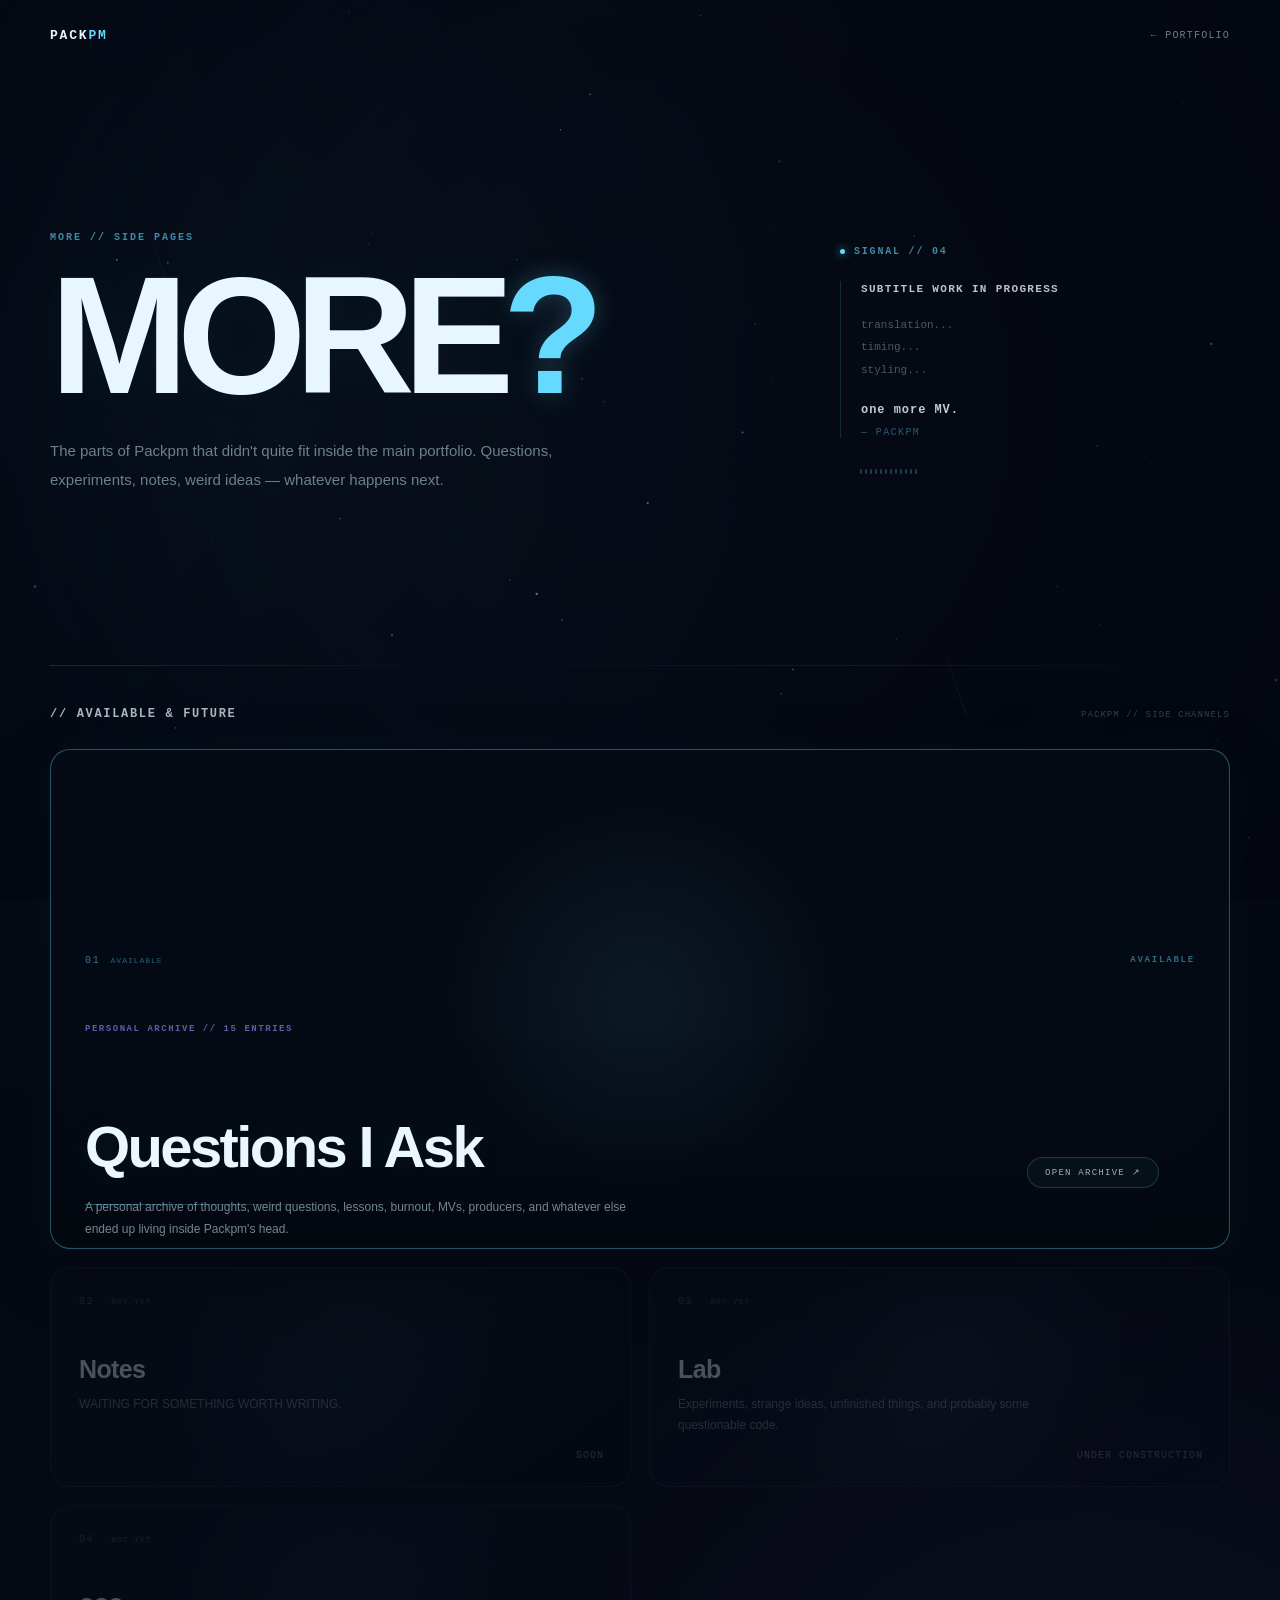
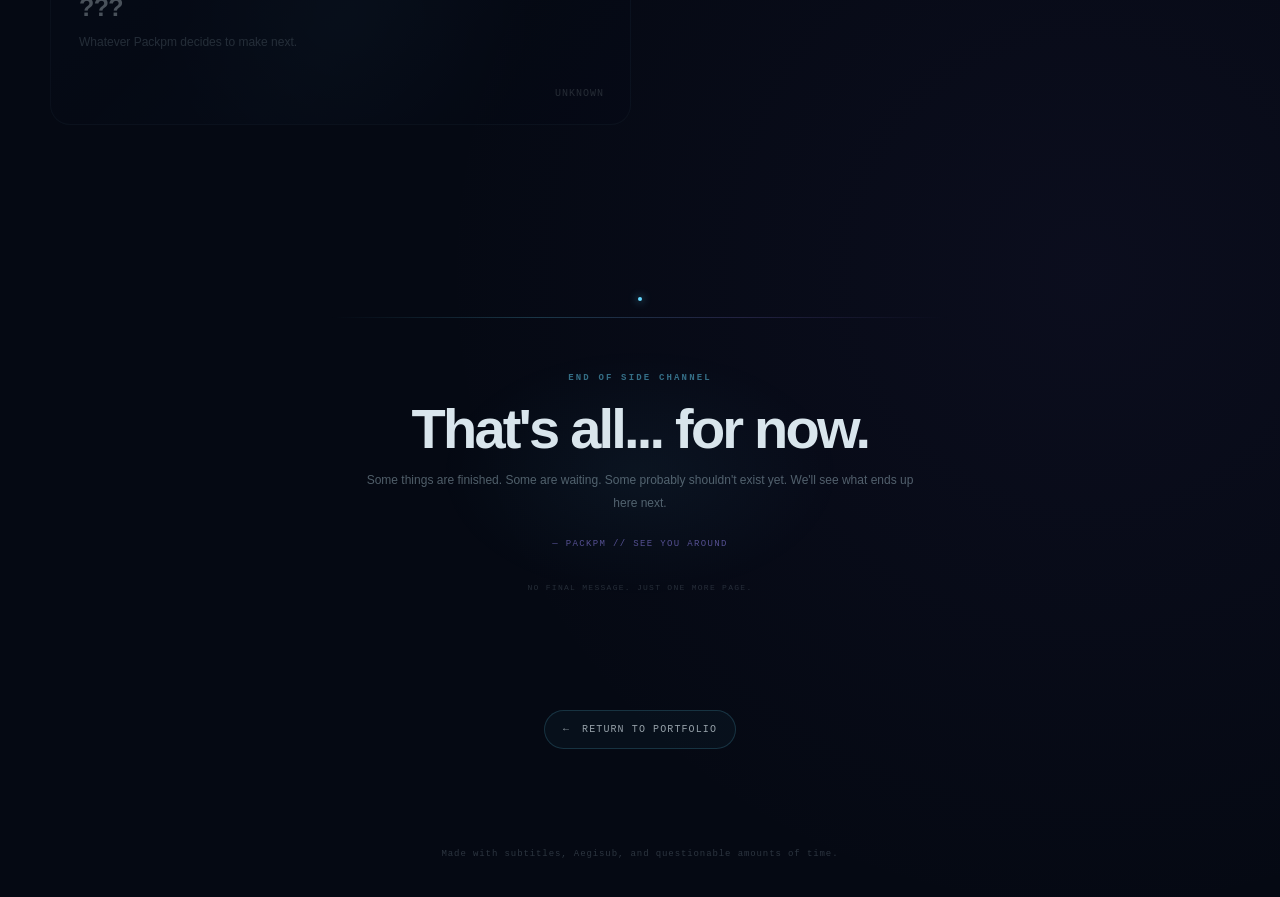
==== commit 0b99965d: "test" ====
--- a/more.html
+++ b/more.html
@@ -3139,4 +3139,84 @@
 </script>
 
 </body>
-</html>+</html>
+<style id="packpm-qa-card-v5">
+/* =========================================================
+   PACKPM // Q&A CARD V5
+   Keep the artwork on the RIGHT and the UI copy anchored LEFT.
+   ========================================================= */
+
+/* Disable the older full-card artwork layer; qa-card-image is now the only image layer. */
+.card.active.qa-card::after{
+    background:transparent !important;
+    opacity:0 !important;
+    content:"";
+}
+
+.qa-card-image{
+    z-index:-3;
+    background-color:#050b15;
+    background-image:url("assets/Questions.png");
+    background-repeat:no-repeat;
+    background-position:right center;
+    background-size:auto 118%;
+    opacity:.62;
+    filter:saturate(.78) contrast(1.05) brightness(.82);
+    transform:scale(1.01);
+}
+
+/* Keep the embedded artwork title away from the real card title. */
+.qa-card-vignette{
+    z-index:-2;
+    background:
+        linear-gradient(90deg,
+            rgba(3,7,15,.99) 0%,
+            rgba(3,7,15,.94) 25%,
+            rgba(3,7,15,.68) 48%,
+            rgba(3,7,15,.20) 74%,
+            rgba(3,7,15,.34) 100%),
+        linear-gradient(180deg,
+            rgba(3,7,15,.16) 0%,
+            rgba(3,7,15,.04) 42%,
+            rgba(3,7,15,.72) 100%);
+}
+
+/* The previous width rule started the content at x=0.
+   Give it an explicit left/right anchor so the text sits inside the card. */
+.qa-card-content{
+    width:min(760px, calc(100% - 68px));
+    max-width:760px;
+    margin-left:34px;
+    margin-right:34px;
+    padding:58px 0 118px;
+}
+
+.qa-card h3{
+    margin:0;
+    max-width:680px;
+    font-size:clamp(42px,5.15vw,72px);
+    line-height:.9;
+    letter-spacing:-.065em;
+    text-wrap:balance;
+}
+
+.qa-card p{
+    max-width:560px;
+    margin-top:24px;
+    font-size:12px;
+    line-height:1.8;
+}
+
+@media(max-width:760px){
+    .qa-card-image{
+        background-size:auto 108%;
+        background-position:78% center;
+    }
+    .qa-card-content{
+        width:calc(100% - 44px);
+        margin-left:22px;
+        margin-right:22px;
+        padding:48px 0 110px;
+    }
+}
+</style>
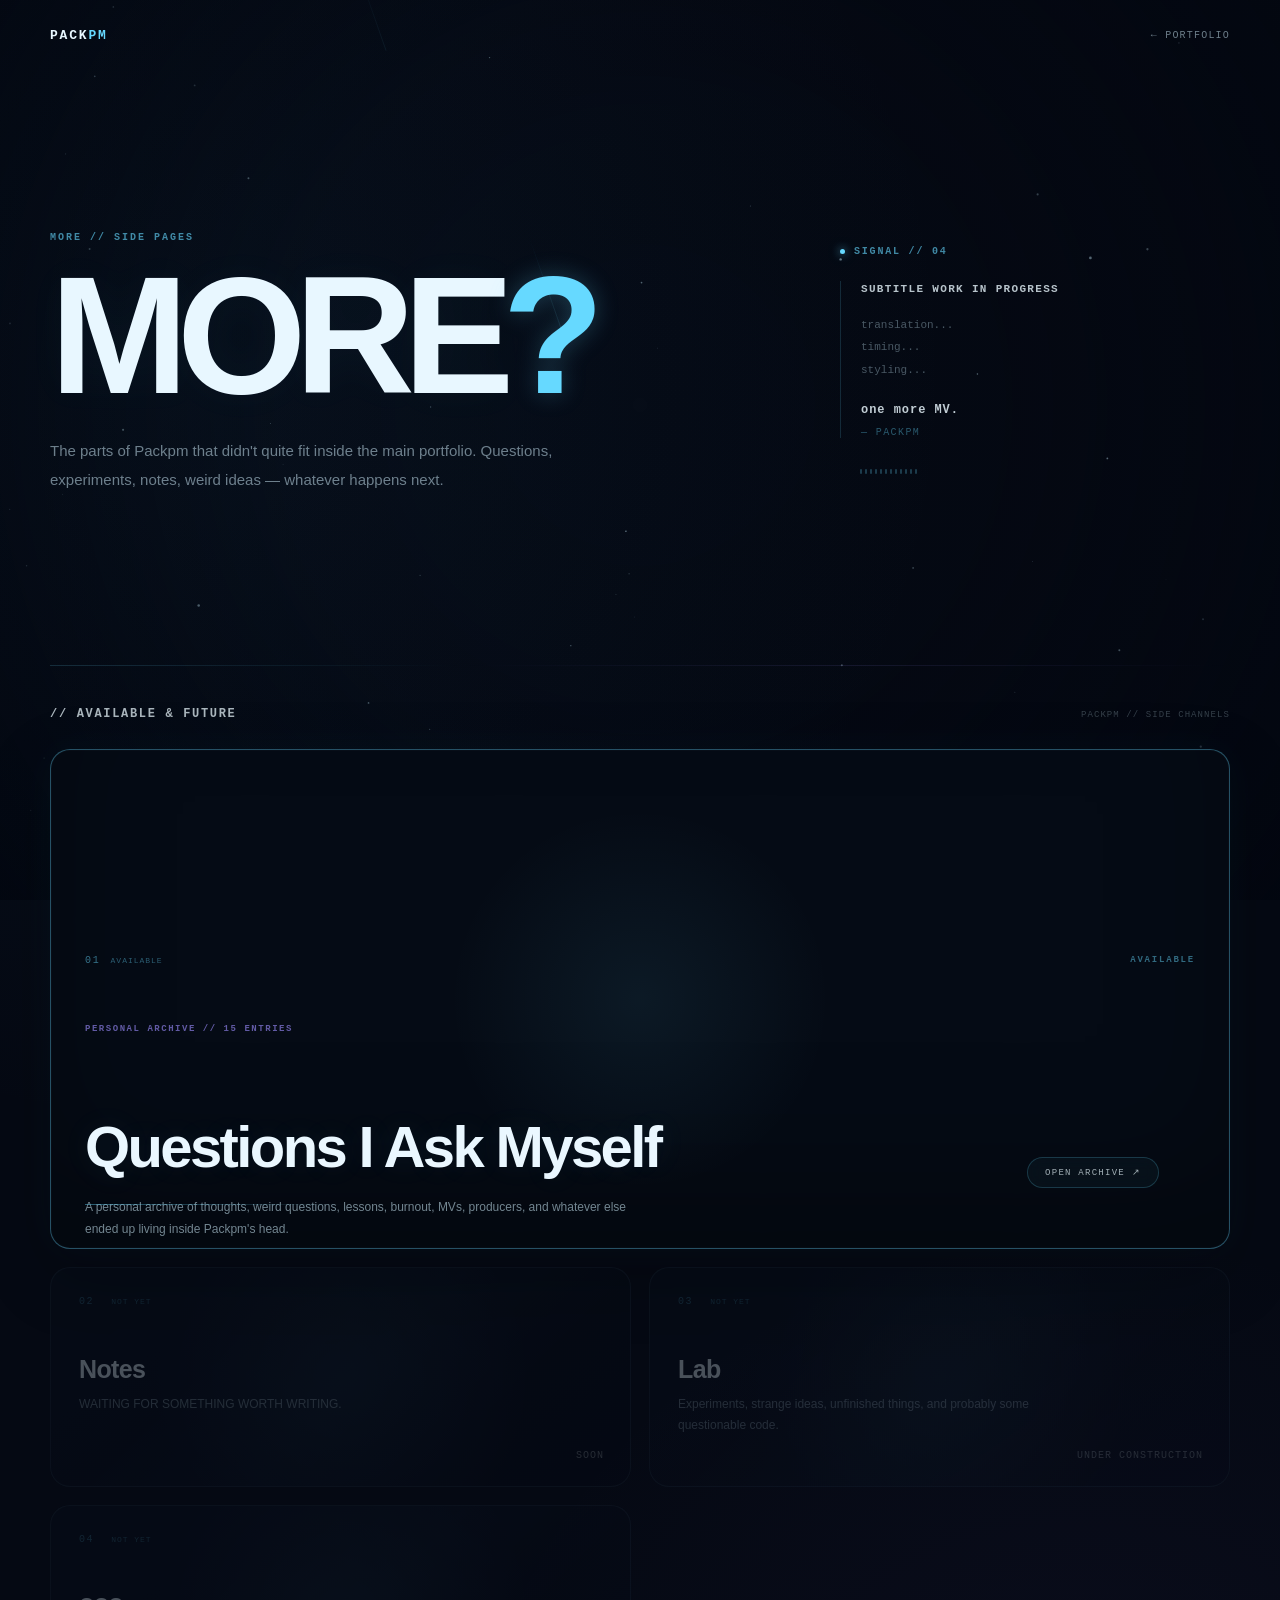
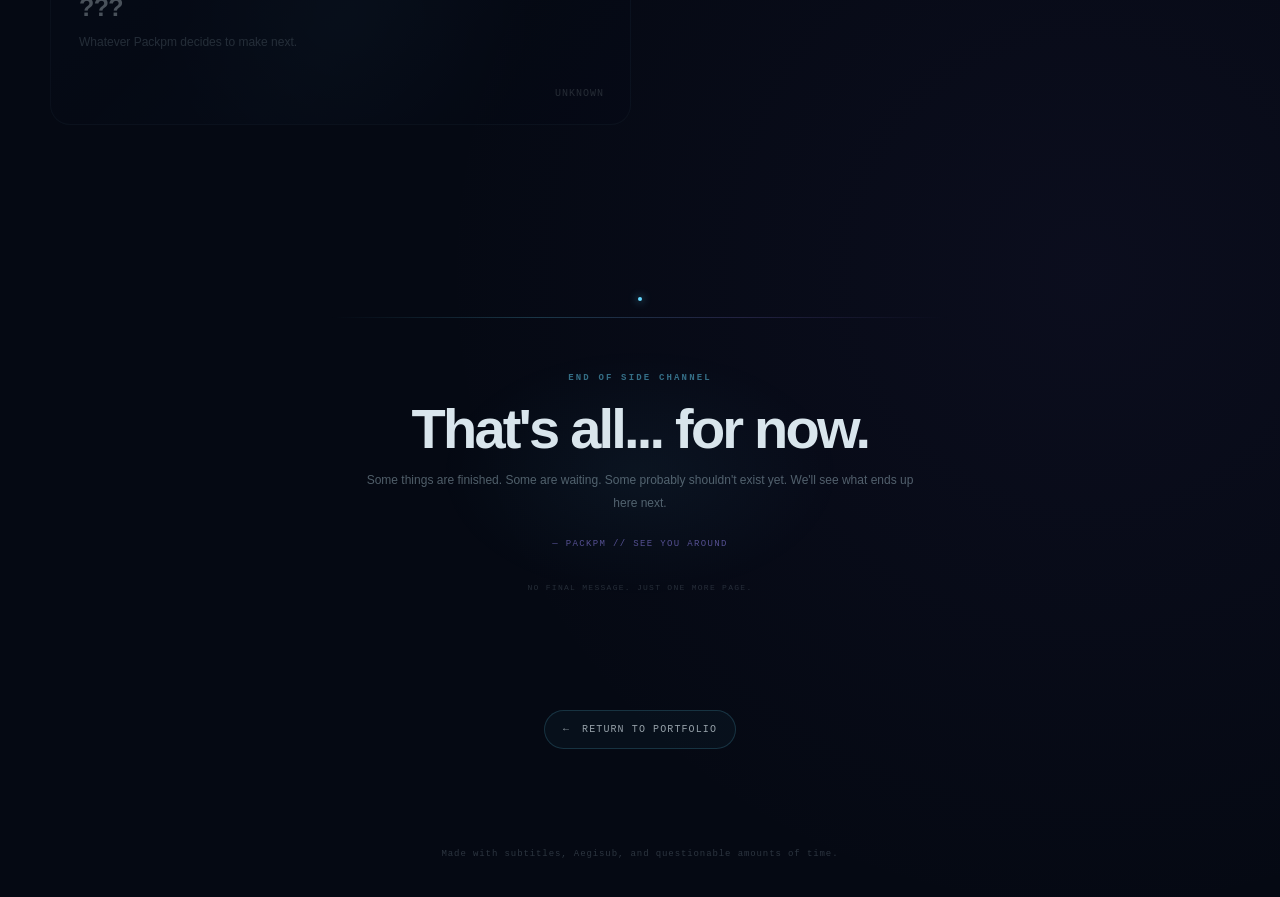
==== commit 7ab494a3: "fix" ====
--- a/more.html
+++ b/more.html
@@ -2451,7 +2451,7 @@
                 class="card active qa-card"
                 href="questions.html"
                 id="qaCard"
-                aria-label="Open Questions I Ask"
+                aria-label="Questions I Ask Myself"
             >
 
                 <div class="qa-card-image" aria-hidden="true"></div>
@@ -2469,7 +2469,7 @@
                     <div class="qa-kicker">PERSONAL ARCHIVE // 15 ENTRIES</div>
 
                     <h3>
-                        Questions I Ask
+                        Questions I Ask Myself
                     </h3>
 
                     <p>
@@ -2620,14 +2620,14 @@
         </div>
         <div class="qa-archive-image"></div>
         <div class="qa-archive-bottom">
-            <span>QUESTIONS I ASK</span>
+            <span>Questions I Ask Myself</span>
             <span>15 ENTRIES</span>
         </div>
     </div>
 
     <div class="qa-transition-text">
         <div class="qa-transition-small">OPENING</div>
-        <div class="qa-transition-main">Questions I Ask</div>
+        <div class="qa-transition-main">Questions I Ask Myself</div>
         <div class="qa-transition-sub">PERSONAL ARCHIVE</div>
         <div class="qa-transition-signature">OH. PACKPM MADE ANOTHER THING.</div>
     </div>
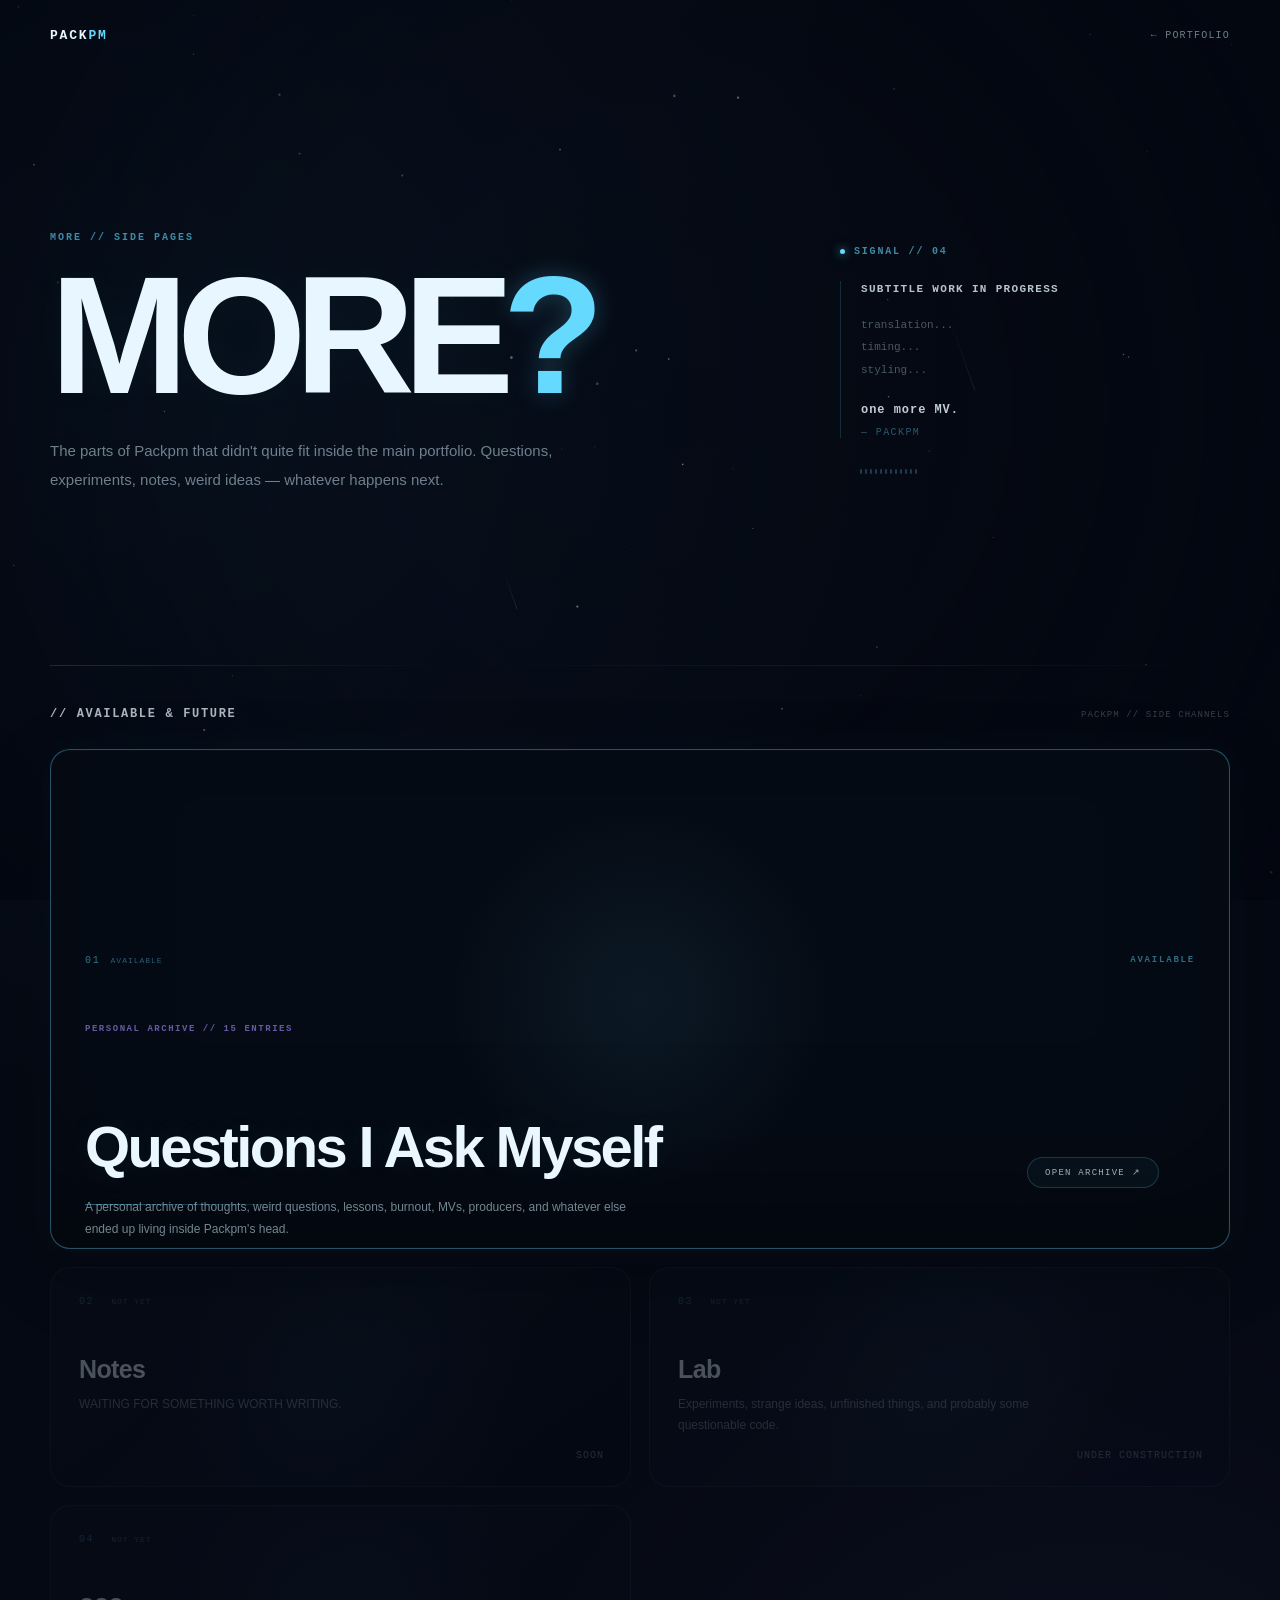
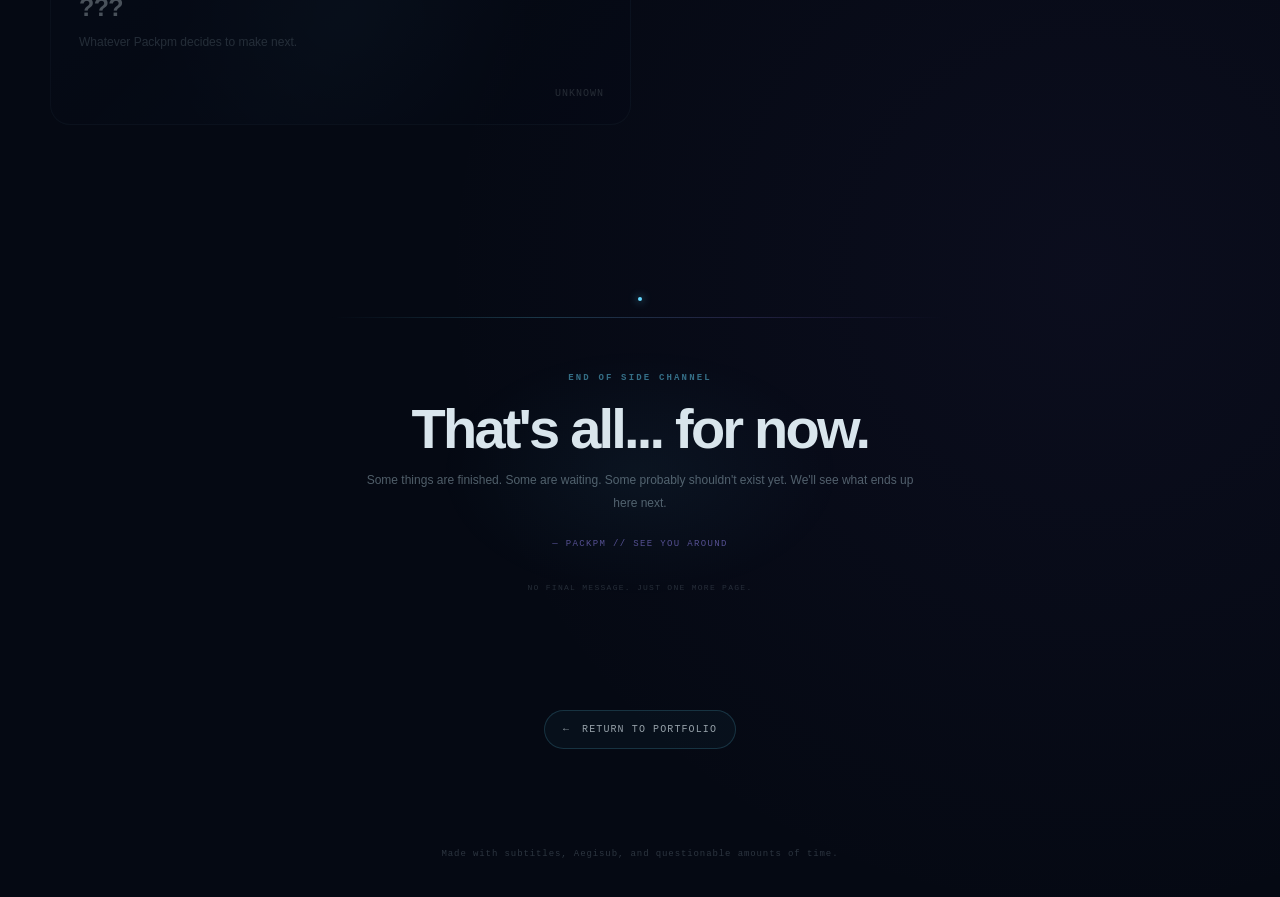
==== commit 1f3db091: "fix" ====
--- a/more.html
+++ b/more.html
@@ -2451,7 +2451,7 @@
                 class="card active qa-card"
                 href="questions.html"
                 id="qaCard"
-                aria-label="Questions I Ask Myself"
+                aria-label="Open Questions I Ask Myself"
             >
 
                 <div class="qa-card-image" aria-hidden="true"></div>
@@ -2620,14 +2620,14 @@
         </div>
         <div class="qa-archive-image"></div>
         <div class="qa-archive-bottom">
-            <span>Questions I Ask Myself</span>
+            <span>QUESTIONS I ASK</span>
             <span>15 ENTRIES</span>
         </div>
     </div>
 
     <div class="qa-transition-text">
         <div class="qa-transition-small">OPENING</div>
-        <div class="qa-transition-main">Questions I Ask Myself</div>
+        <div class="qa-transition-main">Questions I Ask</div>
         <div class="qa-transition-sub">PERSONAL ARCHIVE</div>
         <div class="qa-transition-signature">OH. PACKPM MADE ANOTHER THING.</div>
     </div>
